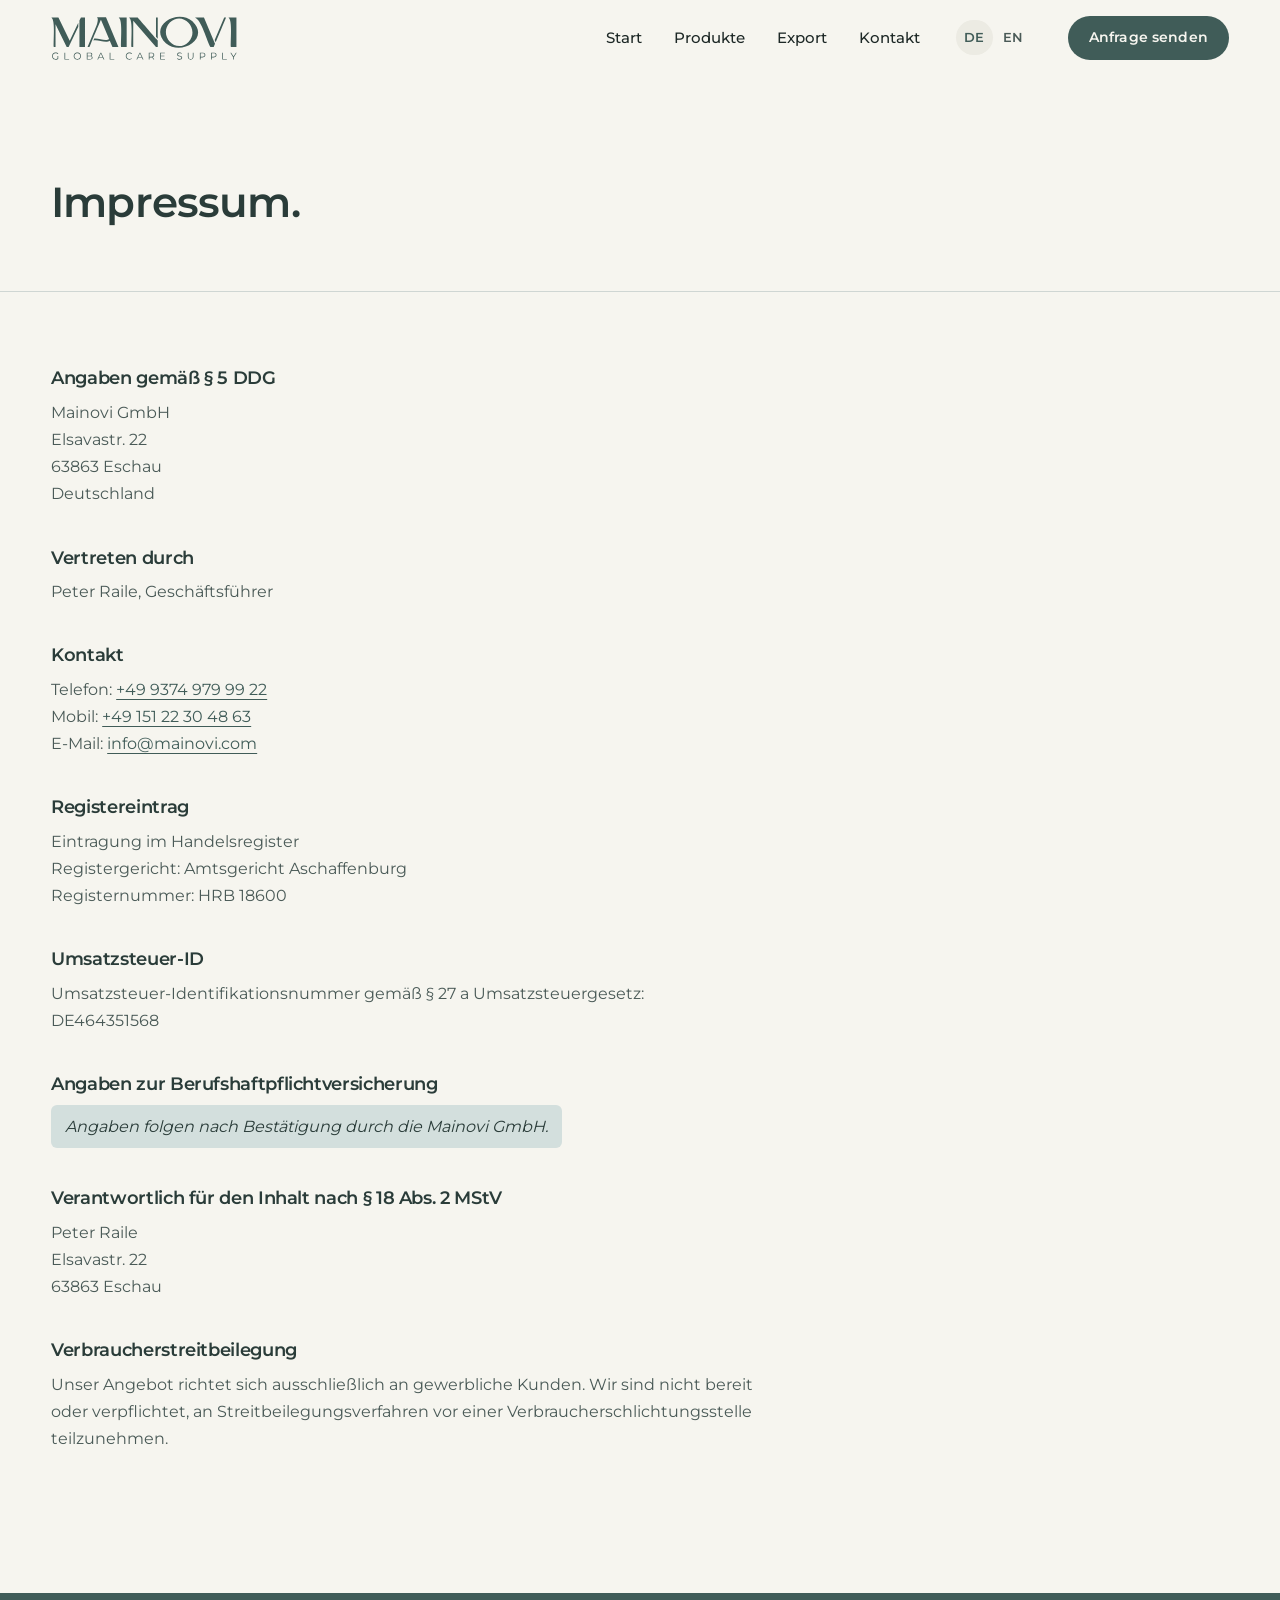
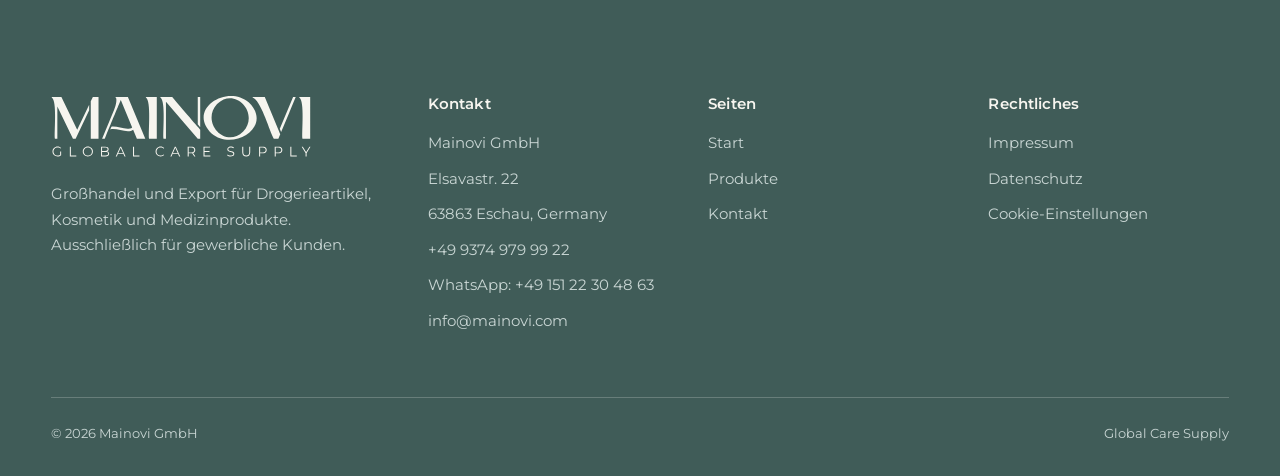
==== impressum.html @ c231cd1a "Produkte-, Kontakt- und Impressum-Seite ergänzt, Navigation verlinkt Co-Authored-By: Claude Opus 5.5" ====
<!doctype html>
<html lang="de" class="no-js">
<head>
  <meta charset="utf-8">
  <meta name="viewport" content="width=device-width, initial-scale=1">
  <title>Impressum | MAINOVI</title>
  <meta name="description" content="Impressum der Mainovi GmbH, Elsavastr. 22, 63863 Eschau.">
  <meta name="robots" content="noindex, nofollow">
  <meta name="theme-color" content="#405C58">
  <link rel="icon" href="assets/logo/mainovi-mark-granite.svg" type="image/svg+xml">
  <link rel="preload" href="assets/fonts/montserrat-latin-wght-normal.woff2" as="font" type="font/woff2" crossorigin>
  <link rel="stylesheet" href="assets/css/style.css?v=7">
  <script>document.documentElement.classList.replace('no-js', 'js');</script>
</head>
<body>

<svg width="0" height="0" style="position:absolute" aria-hidden="true" focusable="false">
  <symbol id="i-arrow" viewBox="0 0 256 256"><path fill="currentColor" d="M220.24,132.24l-72,72a6,6,0,0,1-8.48-8.48L201.51,134H40a6,6,0,0,1,0-12H201.51L139.76,60.24a6,6,0,0,1,8.48-8.48l72,72A6,6,0,0,1,220.24,132.24Z"/></symbol>
  <symbol id="i-menu" viewBox="0 0 256 256"><path fill="currentColor" d="M222,128a6,6,0,0,1-6,6H40a6,6,0,0,1,0-12H216A6,6,0,0,1,222,128ZM40,70H216a6,6,0,0,0,0-12H40a6,6,0,0,0,0,12ZM216,186H40a6,6,0,0,0,0,12H216a6,6,0,0,0,0-12Z"/></symbol>
  <symbol id="i-close" viewBox="0 0 256 256"><path fill="currentColor" d="M204.24,195.76a6,6,0,1,1-8.48,8.48L128,136.49,60.24,204.24a6,6,0,0,1-8.48-8.48L119.51,128,51.76,60.24a6,6,0,0,1,8.48-8.48L128,119.51l67.76-67.75a6,6,0,0,1,8.48,8.48L136.49,128Z"/></symbol>
  <symbol id="i-drop" viewBox="0 0 256 256"><path fill="currentColor" d="M172.53,49.06a252.86,252.86,0,0,0-41.09-38,6,6,0,0,0-6.88,0,252.86,252.86,0,0,0-41.090,38C56.34,80.26,42,113.09,42,144a86,86,0,0,0,172,0C214,113.09,199.66,80.26,172.53,49.06ZM128,218a74.09,74.09,0,0,1-74-74c0-59.62,59-108.93,74-120.51C143,35.07,202,84.38,202,144A74.09,74.09,0,0,1,128,218Zm53.92-65A55.58,55.58,0,0,1,137,197.92a7,7,0,0,1-1,.08,6,6,0,0,1-1-11.92c17.38-2.920,32.13-17.68,35.080-35.08a6,6,0,1,1,11.84,2Z"/></symbol>
  <symbol id="i-spray" viewBox="0 0 256 256"><path fill="currentColor" d="M200,78a6,6,0,0,0,6-6,54.06,54.06,0,0,0-54-54H80A14,14,0,0,0,66,32V80a26,26,0,0,1-26,26,6,6,0,0,0,0,12A38,38,0,0,0,78,80V78h36v26.62a25.87,25.87,0,0,1-9.76,20.3l-16,12.79A37.81,37.81,0,0,0,74,167.38V224a14,14,0,0,0,14,14H192a14,14,0,0,0,14-14V211.47A268.92,268.92,0,0,0,170.57,78ZM78,32a2,2,0,0,1,2-2h72a42.06,42.06,0,0,1,41.57,36H78ZM194,211.47V224a2,2,0,0,1-2,2H88a2,2,0,0,1-2-2V167.38a25.87,25.87,0,0,1,9.760-20.3l16-12.79A37.81,37.81,0,0,0,126,104.62V78h30.64A256.84,256.84,0,0,1,194,211.47Z"/></symbol>
  <symbol id="i-cookie" viewBox="0 0 256 256"><path fill="currentColor" d="M163.07,164.93a10,10,0,1,1-14.14,0A10,10,0,0,1,163.07,164.93Zm-78.14-8a10,10,0,1,0,14.14,0A10,10,0,0,0,84.93,156.93Zm6.14-41.86a10,10,0,1,0-14.14,0A10,10,0,0,0,91.07,115.07Zm33.86,1.86a10,10,0,1,0,14.14,0A10,10,0,0,0,124.93,116.93ZM230,128A102,102,0,1,1,128,26a6,6,0,0,1,6,6,42,42,0,0,0,42,42,6,6,0,0,1,6,6,42,42,0,0,0,42,42A6,6,0,0,1,230,128Zm-12.18,5.65A54.09,54.09,0,0,1,170.3,85.7a54.09,54.09,0,0,1-48-47.53,90,90,0,1,0,95.47,95.48Z"/></symbol>
  <symbol id="i-aid" viewBox="0 0 256 256"><path fill="currentColor" d="M216,90H166V40a14,14,0,0,0-14-14H104A14,14,0,0,0,90,40V90H40a14,14,0,0,0-14,14v48a14,14,0,0,0,14,14H90v50a14,14,0,0,0,14,14h48a14,14,0,0,0,14-14V166h50a14,14,0,0,0,14-14V104A14,14,0,0,0,216,90Zm2,62a2,2,0,0,1-2,2H160a6,6,0,0,0-6,6v56a2,2,0,0,1-2,2H104a2,2,0,0,1-2-2V160a6,6,0,0,0-6-6H40a2,2,0,0,1-2-2V104a2,2,0,0,1,2-2H96a6,6,0,0,0,6-6V40a2,2,0,0,1,2-2h48a2,2,0,0,1,2,2V96a6,6,0,0,0,6,6h56a2,2,0,0,1,2,2Z"/></symbol>
  <symbol id="i-package" viewBox="0 0 256 256"><path fill="currentColor" d="M222.72,67.91l-88-48.18a13.9,13.9,0,0,0-13.44,0l-88,48.18A14,14,0,0,0,26,80.18v95.64a14,14,0,0,0,7.28,12.27l88,48.18a13.92,13.92,0,0,0,13.44,0l88-48.18A14,14,0,0,0,230,175.82V80.18A14,14,0,0,0,222.72,67.91ZM127,30.25a2,2,0,0,1,1.92,0L212.51,76,178.57,94.57,94.05,48.31ZM122,223,39,177.57a2,2,0,0,1-1-1.75V86.66l84,46ZM43.49,76,81.56,55.15l84.51,46.26L128,122.24ZM218,175.82a2,2,0,0,1-1,1.75h0L134,223V132.64l36-19.71V152a6,6,0,0,0,12,0V106.37l36-19.71Z"/></symbol>
  <symbol id="i-truck" viewBox="0 0 256 256"><path fill="currentColor" d="M253.57,117.78l-14-35a13.93,13.93,0,0,0-13-8.8H190V64a6,6,0,0,0-6-6H32A14,14,0,0,0,18,72V184a14,14,0,0,0,14,14H50.6a30,30,0,0,0,58.8,0h53.2a30,30,0,0,0,58.8,0H240a14,14,0,0,0,14-14V120A6,6,0,0,0,253.57,117.78ZM190,86h36.58a2,2,0,0,1,1.86,1.26L239.14,114H190ZM30,72a2,2,0,0,1,2-2H178v68H30ZM80,210a18,18,0,1,1,18-18A18,18,0,0,1,80,210Zm82.6-24H109.4a30,30,0,0,0-58.8,0H32a2,2,0,0,1-2-2V150H178v15.48A30.1,30.1,0,0,0,162.6,186ZM192,210a18,18,0,1,1,18-18A18,18,0,0,1,192,210Zm50-26a2,2,0,0,1-2,2H221.4A30.05,30.05,0,0,0,192,162c-.67,0-1.340,0-2,.07V126h52Z"/></symbol>
  <symbol id="i-boat" viewBox="0 0 256 256"><path fill="currentColor" d="M220.43,112.48,206,107.68V56a14,14,0,0,0-14-14H134V24a6,6,0,0,0-12,0V42H64A14,14,0,0,0,50,56v51.68l-14.43,4.8A14,14,0,0,0,26,125.77V152c0,60,96.44,84.79,100.54,85.82a6,6,0,0,0,2.92,0,235.44,235.44,0,0,0,49.4-19.54C212.32,200.15,230,177.24,230,152V125.77A14,14,0,0,0,220.43,112.48ZM62,56a2,2,0,0,1,2-2H192a2,2,0,0,1,2,2v47.68L129.9,82.31a6,6,0,0,0-3.8,0L62,103.68Zm156,96c0,47.1-78.28,70.54-90,73.79C116.27,222.54,38,199.1,38,152V125.77a2,2,0,0,1,1.37-1.9L122,96.32V168a6,6,0,0,0,12,0V96.32l82.63,27.55a2,2,0,0,1,1.37,1.9Z"/></symbol>
  <symbol id="i-globe" viewBox="0 0 256 256"><path fill="currentColor" d="M128,26A102,102,0,1,0,230,128,102.12,102.12,0,0,0,128,26Zm90,102a89.55,89.55,0,0,1-7.46,35.86l-46.69-28.71a13.94,13.94,0,0,0-5.46-2l-22.82-3.07A14.06,14.06,0,0,0,121.06,138h-9.92a2,2,0,0,1-1.8-1.13l-3.8-7.86a13.94,13.94,0,0,0-9.66-7.59l-10.71-2.3L94.4,103a2,2,0,0,1,1.74-1h16.71a13.9,13.9,0,0,0,6.76-1.75l12.25-6.75a14.73,14.73,0,0,0,2.62-1.88l26.91-24.33a13.930,13.930,0,0,0,2.83-17.21L161,44.25A90.16,90.16,0,0,1,218,128ZM144.6,39.54l9.15,16.39a2,2,0,0,1-.41,2.46L126.43,82.72a1.84,1.84,0,0,1-.37.27l-12.25,6.76a2,2,0,0,1-1,.25H96.14A14,14,0,0,0,84,97L73.18,115.91a2,2,0,0,1-.19-.35L61.5,84.89a2,2,0,0,1,0-1.48L72.68,57.06A89.9,89.9,0,0,1,144.6,39.54ZM38,128A89.52,89.52,0,0,1,49.38,84.23a13.85,13.85,0,0,0,.89,4.87l11.49,30.67a13.94,13.94,0,0,0,10.16,8.78l21.44,4.6a2,2,0,0,1,1.38,1.09l3.8,7.86a14.07,14.07,0,0,0,12.6,7.9h4.56l-8.49,19a14,14,0,0,0,2.51,15.2l.1.11,19.68,20.26a2,2,0,0,1,.46,1.7L127.7,218A90.1,90.1,0,0,1,38,128Zm102.08,89.19,1.67-8.6a14.07,14.07,0,0,0-3.47-12.16l-.1-.11L118.5,176.06a2,2,0,0,1-.33-2.14l13.7-30.73A2,2,0,0,1,134,142l22.82,3.08a2,2,0,0,1,.78.27L205,174.55A90.18,90.18,0,0,1,140.08,217.19Z"/></symbol>
  <symbol id="i-handshake" viewBox="0 0 256 256"><path fill="currentColor" d="M252.51,108.8,227,57.75a14,14,0,0,0-18.78-6.27L182.66,64.26,129.53,50.2a6.1,6.1,0,0,0-3.06,0L73.34,64.26,47.79,51.48A14,14,0,0,0,29,57.75L3.49,108.8a14,14,0,0,0,6.26,18.78L36.9,141.16l55.61,39.72a6,6,0,0,0,2,.94l64,16A6.080,6.080,0,0,0,160,198a6,6,0,0,0,4.24-1.76l55.31-55.31,26.7-13.35a14,14,0,0,0,6.26-18.78Zm-53,35.16-35.8-28.68a6,6,0,0,0-8,.45c-18.65,18.79-39.5,16.42-52.79,7.92a2,2,0,0,1-.94-1.5,1.9,1.9,0,0,1,.51-1.55L146.43,78h33.86l28.41,56.82ZM14.11,115.69a2,2,0,0,1,.11-1.52L39.74,63.11a2,2,0,0,1,1.8-1.1,2,2,0,0,1,.89.21l22.21,11.1L37.32,128l-22.21-11.1A2,2,0,0,1,14.11,115.69Zm144.050,69.67-59.6-14.9L47.66,134.1,76.84,75.75,128,62.21l14.8,3.92a5.92,5.92,0,0,0-3,1.57L94.1,112.05a14,14,0,0,0,2.39,21.72c20.22,12.92,44.75,10.49,63.8-5.89L191,152.5Zm83.73-69.67a2,2,0,0,1-1,1.16L218.68,128,191.36,73.32l22.21-11.1a2,2,0,0,1,1.53-.11,2,2,0,0,1,1.16,1l25.52,51.06A2,2,0,0,1,241.89,115.69Zm-112,101.76a6,6,0,0,1-7.27,4.37L80.89,211.39a5.88,5.88,0,0,1-2-.94L52.52,191.64a6,6,0,1,1,7-9.77L84.91,200l40.61,10.15A6,6,0,0,1,129.88,217.45Z"/></symbol>
  <symbol id="i-stack" viewBox="0 0 256 256"><path fill="currentColor" d="M229.18,173a6,6,0,0,1-2.16,8.2l-96,56a6,6,0,0,1-6,0l-96-56a6,6,0,0,1,6-10.36l93,54.23,93-54.23A6,6,0,0,1,229.18,173ZM221,122.82l-93,54.23L35,122.82a6,6,0,0,0-6,10.36l96,56a6,6,0,0,0,6,0l96-56a6,6,0,0,0-6-10.36ZM26,80a6,6,0,0,1,3-5.18l96-56a6,6,0,0,1,6,0l96,56a6,6,0,0,1,0,10.36l-96,56a6,6,0,0,1-6,0l-96-56A6,6,0,0,1,26,80Zm17.91,0L128,129.05,212.09,80,128,31Z"/></symbol>
  <symbol id="i-mail" viewBox="0 0 256 256"><path fill="currentColor" d="M224,50H32a6,6,0,0,0-6,6V192a14,14,0,0,0,14,14H216a14,14,0,0,0,14-14V56A6,6,0,0,0,224,50ZM208.58,62,128,135.86,47.42,62ZM216,194H40a2,2,0,0,1-2-2V69.64l86,78.78a6,6,0,0,0,8.1,0L218,69.64V192A2,2,0,0,1,216,194Z"/></symbol>
  <symbol id="i-phone" viewBox="0 0 256 256"><path fill="currentColor" d="M221.59,160.3l-47.24-21.17a14,14,0,0,0-13.28,1.22,4.81,4.81,0,0,0-.56.42l-24.69,21a1.88,1.88,0,0,1-1.68.06c-15.87-7.66-32.31-24-40-39.65a1.91,1.91,0,0,1,0-1.68l21.07-25a6.13,6.13,0,0,0,.42-.58,14,14,0,0,0,1.12-13.27L95.73,34.49a14,14,0,0,0-14.56-8.38A54.24,54.24,0,0,0,34,80c0,78.3,63.7,142,142,142a54.25,54.25,0,0,0,53.89-47.17A14,14,0,0,0,221.59,160.3ZM176,210C104.32,210,46,151.68,46,80A42.23,42.23,0,0,1,82.67,38h.23a2,2,0,0,1,1.84,1.31l21.1,47.11a2,2,0,0,1,0,1.67L84.73,113.15a4.73,4.73,0,0,0-.43.57,14,14,0,0,0-.91,13.73c8.87,18.16,27.17,36.32,45.53,45.19a14,14,0,0,0,13.77-1c.19-.13.38-.27.56-.42l24.68-21a1.92,1.92,0,0,1,1.6-.1l47.25,21.17a2,2,0,0,1,1.21,2A42.24,42.24,0,0,1,176,210Z"/></symbol>
  <symbol id="i-pin" viewBox="0 0 256 256"><path fill="currentColor" d="M128,66a38,38,0,1,0,38,38A38,38,0,0,0,128,66Zm0,64a26,26,0,1,1,26-26A26,26,0,0,1,128,130Zm0-112a86.1,86.1,0,0,0-86,86c0,30.91,14.34,63.74,41.47,94.94a252.32,252.32,0,0,0,41.09,38,6,6,0,0,0,6.88,0,252.32,252.32,0,0,0,41.09-38c27.13-31.2,41.47-64,41.47-94.94A86.1,86.1,0,0,0,128,18Zm0,206.51C113,212.93,54,163.62,54,104a74,74,0,0,1,148,0C202,163.62,143,212.93,128,224.51Z"/></symbol>
  <symbol id="i-whatsapp" viewBox="0 0 256 256"><path fill="currentColor" d="M186.68,146.63l-32-16a6,6,0,0,0-6,.38L133,141.46A42.49,42.49,0,0,1,114.54,123L125,107.33a6,6,0,0,0,.38-6l-16-32A6,6,0,0,0,104,66a38,38,0,0,0-38,38,86.1,86.1,0,0,0,86,86,38,38,0,0,0,38-38A6,6,0,0,0,186.68,146.63ZM152,178a74.09,74.09,0,0,1-74-74,26,26,0,0,1,22.42-25.75l12.66,25.32-10.39,15.58a6,6,0,0,0-.54,5.63,54.43,54.43,0,0,0,29.07,29.07,6,6,0,0,0,5.63-.54l15.58-10.39,25.32,12.66A26,26,0,0,1,152,178ZM128,26A102,102,0,0,0,38.35,176.69L26.73,211.56a14,14,0,0,0,17.71,17.71l34.87-11.62A102,102,0,1,0,128,26Zm0,192a90,90,0,0,1-45.06-12.08,6.09,6.09,0,0,0-3-.81,6.2,6.2,0,0,0-1.9.31L40.65,217.880a2,2,0,0,1-2.53-2.53L50.58,178a6,6,0,0,0-.5-4.91A90,90,0,1,1,128,218Z"/></symbol>
  <symbol id="i-briefcase" viewBox="0 0 256 256"><path fill="currentColor" d="M106,112a6,6,0,0,1,6-6h32a6,6,0,0,1,0,12H112A6,6,0,0,1,106,112ZM230,72V200a14,14,0,0,1-14,14H40a14,14,0,0,1-14-14V72A14,14,0,0,1,40,58H82V48a22,22,0,0,1,22-22h48a22,22,0,0,1,22,22V58h42A14,14,0,0,1,230,72ZM94,58h68V48a10,10,0,0,0-10-10H104A10,10,0,0,0,94,48ZM38,72v42.79A186,186,0,0,0,128,138a185.910,185.910,0,0,0,90-23.22V72a2,2,0,0,0-2-2H40A2,2,0,0,0,38,72ZM218,200V128.37A198.12,198.12,0,0,1,128,150a198.05,198.05,0,0,1-90-21.62V200a2,2,0,0,0,2,2H216A2,2,0,0,0,218,200Z"/></symbol>
  <symbol id="i-warehouse" viewBox="0 0 256 256"><path fill="currentColor" d="M240,186H230V56.28l11.26-2.41a6,6,0,1,0-2.52-11.74l-224,48a6,6,0,0,0,2.52,11.74L26,100v86H16a6,6,0,0,0,0,12H240a6,6,0,0,0,0-12ZM38,97.42,218,58.85V186H190V128a6,6,0,0,0-6-6H72a6,6,0,0,0-6,6v58H38ZM178,154H78V134H178ZM78,166H178v20H78Z"/></symbol>
  <symbol id="i-network" viewBox="0 0 256 256"><path fill="currentColor" d="M232,114H134V86h10a14,14,0,0,0,14-14V40a14,14,0,0,0-14-14H112A14,14,0,0,0,98,40V72a14,14,0,0,0,14,14h10v28H24a6,6,0,0,0,0,12H58v36H48a14,14,0,0,0-14,14v32a14,14,0,0,0,14,14H80a14,14,0,0,0,14-14V176a14,14,0,0,0-14-14H70V126H186v36H176a14,14,0,0,0-14,14v32a14,14,0,0,0,14,14h32a14,14,0,0,0,14-14V176a14,14,0,0,0-14-14H198V126h34a6,6,0,0,0,0-12ZM110,72V40a2,2,0,0,1,2-2h32a2,2,0,0,1,2,2V72a2,2,0,0,1-2,2H112A2,2,0,0,1,110,72ZM82,176v32a2,2,0,0,1-2,2H48a2,2,0,0,1-2-2V176a2,2,0,0,1,2-2H80A2,2,0,0,1,82,176Zm128,0v32a2,2,0,0,1-2,2H176a2,2,0,0,1-2-2V176a2,2,0,0,1,2-2h32A2,2,0,0,1,210,176Z"/></symbol>
  <symbol id="i-barcode" viewBox="0 0 256 256"><path fill="currentColor" d="M230,48V88a6,6,0,0,1-12,0V54H184a6,6,0,0,1,0-12h40A6,6,0,0,1,230,48ZM72,202H38V168a6,6,0,0,0-12,0v40a6,6,0,0,0,6,6H72a6,6,0,0,0,0-12Zm152-40a6,6,0,0,0-6,6v34H184a6,6,0,0,0,0,12h40a6,6,0,0,0,6-6V168A6,6,0,0,0,224,162ZM32,94a6,6,0,0,0,6-6V54H72a6,6,0,0,0,0-12H32a6,6,0,0,0-6,6V88A6,6,0,0,0,32,94ZM80,82a6,6,0,0,0-6,6v80a6,6,0,0,0,12,0V88A6,6,0,0,0,80,82Zm102,86V88a6,6,0,0,0-12,0v80a6,6,0,0,0,12,0ZM144,82a6,6,0,0,0-6,6v80a6,6,0,0,0,12,0V88A6,6,0,0,0,144,82Zm-32,0a6,6,0,0,0-6,6v80a6,6,0,0,0,12,0V88A6,6,0,0,0,112,82Z"/></symbol>
  <symbol id="i-check" viewBox="0 0 256 256"><path fill="currentColor" d="M228.24,76.24l-128,128a6,6,0,0,1-8.48,0l-56-56a6,6,0,0,1,8.48-8.48L96,191.51,219.760,67.76a6,6,0,0,1,8.48,8.48Z"/></symbol>
</svg>

<a class="skip-link" href="#inhalt">Zum Inhalt springen</a>

<header class="site-header" id="top">
  <div class="wrap header-inner">
    <a class="brand" href="index.html" aria-label="MAINOVI Startseite">
      <img class="brand-logo" src="assets/logo/mainovi-claim-granite.svg" alt="MAINOVI Global Care Supply" width="186" height="44">
    </a>

    <button class="menu-toggle" type="button" aria-expanded="false" aria-controls="hauptnavigation" aria-label="Menü öffnen">
      <svg class="icon-open" aria-hidden="true"><use href="#i-menu"/></svg>
      <svg class="icon-close" aria-hidden="true"><use href="#i-close"/></svg>
    </button>

    <nav class="nav" id="hauptnavigation" aria-label="Hauptnavigation">
      <ul class="nav-list">
        <li><a href="index.html">Start</a></li>
        <li><a href="produkte.html">Produkte</a></li>
        <li><a href="index.html#export">Export</a></li>
        <li><a href="kontakt.html">Kontakt</a></li>
      </ul>
      <div class="lang" aria-label="Sprache">
        <span aria-current="true" lang="de">DE</span>
        <a href="#" lang="en" title="Englische Version folgt" aria-disabled="true">EN</a>
      </div>
      <a class="btn btn--primary header-cta" href="kontakt.html#anfrage">Anfrage senden</a>
    </nav>
  </div>
</header>

<main id="inhalt">

  <section class="page-hero" aria-labelledby="page-title">
    <div class="wrap page-hero-plain">
      <h1 id="page-title">Impressum.</h1>
    </div>
  </section>

  <section class="legal">
    <div class="wrap legal-body">
      <h2>Angaben gemäß § 5 DDG</h2>
      <p>Mainovi GmbH<br>Elsavastr. 22<br>63863 Eschau<br>Deutschland</p>

      <h2>Vertreten durch</h2>
      <p>Peter Raile, Geschäftsführer</p>

      <h2>Kontakt</h2>
      <p>Telefon: <a href="tel:+4993749799922">+49 9374 979 99 22</a><br>Mobil: <a href="tel:+4915122304863">+49 151 22 30 48 63</a><br>E-Mail: <a href="mailto:info@mainovi.com">info@mainovi.com</a></p>

      <h2>Registereintrag</h2>
      <p>Eintragung im Handelsregister<br>Registergericht: Amtsgericht Aschaffenburg<br>Registernummer: HRB 18600</p>

      <h2>Umsatzsteuer-ID</h2>
      <p>Umsatzsteuer-Identifikationsnummer gemäß § 27 a Umsatzsteuergesetz:<br>DE464351568</p>

      <h2>Angaben zur Berufshaftpflichtversicherung</h2>
      <p class="todo-block">Angaben folgen nach Bestätigung durch die Mainovi GmbH.</p>

      <h2>Verantwortlich für den Inhalt nach § 18 Abs. 2 MStV</h2>
      <p>Peter Raile<br>Elsavastr. 22<br>63863 Eschau</p>

      <h2>Verbraucherstreitbeilegung</h2>
      <p>Unser Angebot richtet sich ausschließlich an gewerbliche Kunden. Wir sind nicht bereit oder verpflichtet, an Streitbeilegungsverfahren vor einer Verbraucherschlichtungsstelle teilzunehmen.</p>
    </div>
  </section>

</main>

<footer class="site-footer">
  <div class="wrap">
    <div class="footer-grid">
      <div class="footer-brand">
        <img src="assets/logo/mainovi-claim-porcelain.svg" alt="MAINOVI Global Care Supply" width="260" height="62" loading="lazy">
        <p>Großhandel und Export für Drogerieartikel, Kosmetik und Medizinprodukte. Ausschließlich für gewerbliche Kunden.</p>
      </div>
      <div class="footer-col">
        <h3>Kontakt</h3>
        <ul>
          <li>Mainovi GmbH</li>
          <li>Elsavastr. 22</li>
          <li>63863 Eschau, Germany</li>
          <li><a href="tel:+4993749799922">+49 9374 979 99 22</a></li>
          <li><a href="https://wa.me/4915122304863">WhatsApp: +49 151 22 30 48 63</a></li>
          <li><a href="mailto:info@mainovi.com">info@mainovi.com</a></li>
        </ul>
      </div>
      <div class="footer-col">
        <h3>Seiten</h3>
        <ul>
          <li><a href="index.html">Start</a></li>
          <li><a href="produkte.html">Produkte</a></li>
          <li><a href="kontakt.html">Kontakt</a></li>
        </ul>
      </div>
      <div class="footer-col">
        <h3>Rechtliches</h3>
        <ul>
          <li><a href="impressum.html">Impressum</a></li>
          <li><a href="#">Datenschutz</a></li>
          <li><a href="#" data-cookie-settings>Cookie-Einstellungen</a></li>
        </ul>
      </div>
    </div>
    <div class="footer-bottom">
      <span>© 2026 Mainovi GmbH</span>
      <span>Global Care Supply</span>
    </div>
  </div>
</footer>

<script src="assets/js/main.js?v=4" defer></script>
</body>
</html>
---- assets/css/style.css ----
/* MAINOVI Startseite, Prototyp
   Farben und Schriften nach MAINOVI Brand Guidelines.
   Serena Bold (CI) wird im Web durch Bodoni Moda ersetzt, wie im CI empfohlen. */

@font-face {
  font-family: "Bodoni Moda";
  src: url("../fonts/bodoni-moda-latin-standard-normal.woff2") format("woff2-variations");
  font-weight: 400 900;
  font-style: normal;
  font-display: swap;
  unicode-range: U+0000-00FF, U+0131, U+0152-0153, U+02BB-02BC, U+02C6, U+02DA, U+02DC, U+0304, U+0308, U+0329, U+2000-206F, U+20AC, U+2122, U+2191, U+2193, U+2212, U+2215, U+FEFF, U+FFFD;
}
@font-face {
  font-family: "Bodoni Moda";
  src: url("../fonts/bodoni-moda-latin-ext-standard-normal.woff2") format("woff2-variations");
  font-weight: 400 900;
  font-style: normal;
  font-display: swap;
  unicode-range: U+0100-02BA, U+02BD-02C5, U+02C7-02CC, U+02CE-02D7, U+02DD-02FF, U+0304, U+0308, U+0329, U+1D00-1DBF, U+1E00-1E9F, U+1EF2-1EFF, U+2020, U+20A0-20AB, U+20AD-20C0, U+2113, U+2C60-2C7F, U+A720-A7FF;
}
@font-face {
  font-family: "Montserrat";
  src: url("../fonts/montserrat-latin-wght-normal.woff2") format("woff2-variations");
  font-weight: 100 900;
  font-style: normal;
  font-display: swap;
  unicode-range: U+0000-00FF, U+0131, U+0152-0153, U+02BB-02BC, U+02C6, U+02DA, U+02DC, U+0304, U+0308, U+0329, U+2000-206F, U+20AC, U+2122, U+2191, U+2193, U+2212, U+2215, U+FEFF, U+FFFD;
}
@font-face {
  font-family: "Montserrat";
  src: url("../fonts/montserrat-latin-ext-wght-normal.woff2") format("woff2-variations");
  font-weight: 100 900;
  font-style: normal;
  font-display: swap;
  unicode-range: U+0100-02BA, U+02BD-02C5, U+02C7-02CC, U+02CE-02D7, U+02DD-02FF, U+0304, U+0308, U+0329, U+1D00-1DBF, U+1E00-1E9F, U+1EF2-1EFF, U+2020, U+20A0-20AB, U+20AD-20C0, U+2113, U+2C60-2C7F, U+A720-A7FF;
}

:root {
  /* CI-Farben */
  --granite: #405c58;
  --granite-deep: #344b48;
  --granite-ink: #2a3c39;
  --porcelain: #f6f5ef;
  --porcelain-shade: #ecebe3;
  --teal: #a8bfbd;
  --teal-soft: #d3dfdd;
  --ink: #1d2826;            /* Fließtext auf Porcelain, aus Granite abgeleitet */
  --ink-soft: #4a5a57;       /* Sekundärtext, 6.6:1 auf Porcelain */
  --on-granite: #f6f5ef;
  --on-granite-soft: #c9d6d4; /* Sekundärtext auf Granite, 5.0:1 */
  --line: #cfd6d3;
  --line-granite: rgba(246, 245, 239, 0.22);
  --error: #9b2c1f;

  --font-display: "Montserrat", "Segoe UI", system-ui, sans-serif;
  --font-body: "Montserrat", "Segoe UI", system-ui, sans-serif;

  --wrap: 1320px;
  --gutter: clamp(20px, 4vw, 56px);
  --section: clamp(88px, 11vw, 160px);
  --header-h: 76px;

  --ease-out: cubic-bezier(0.23, 1, 0.32, 1);
  --ease-in-out: cubic-bezier(0.77, 0, 0.175, 1);
  --radius-pill: 999px;
}

*,
*::before,
*::after { box-sizing: border-box; }

html {
  scroll-behavior: smooth;
  scroll-padding-top: calc(var(--header-h) + 12px);
  -webkit-text-size-adjust: 100%;
  scrollbar-color: var(--teal) var(--porcelain);
}

body {
  margin: 0;
  background: var(--porcelain);
  color: var(--ink);
  font-family: var(--font-body);
  font-size: 1rem;
  line-height: 1.7;
  font-weight: 400;
  text-rendering: optimizeLegibility;
  -webkit-font-smoothing: antialiased;
}

::selection { background: var(--granite); color: var(--porcelain); }

img { display: block; max-width: 100%; height: auto; }

a { color: inherit; text-underline-offset: 0.22em; text-decoration-thickness: 1px; }

:focus-visible {
  outline: 2px solid var(--granite);
  outline-offset: 3px;
  border-radius: 2px;
}
.on-granite :focus-visible,
.site-footer :focus-visible { outline-color: var(--porcelain); }

.wrap {
  width: 100%;
  max-width: var(--wrap);
  margin-inline: auto;
  padding-inline: var(--gutter);
}

.visually-hidden {
  position: absolute !important;
  width: 1px; height: 1px;
  overflow: hidden; clip: rect(0 0 0 0);
  white-space: nowrap; margin: -1px; padding: 0; border: 0;
}

.skip-link {
  position: absolute; left: 16px; top: -60px; z-index: 100;
  background: var(--granite); color: var(--porcelain);
  padding: 10px 18px; border-radius: var(--radius-pill);
  text-decoration: none; font-weight: 600; font-size: 0.875rem;
  transition: top 0.2s var(--ease-out);
}
.skip-link:focus { top: 12px; }

/* Typografie */
h1, h2, h3 {
  font-family: var(--font-display);
  font-weight: 600;
  letter-spacing: -0.02em;
  line-height: 1.14;
  margin: 0;
  text-wrap: balance;
}
h1 { font-size: clamp(2.05rem, 3.3vw, 3.1rem); }
h2 { font-size: clamp(1.75rem, 2.9vw, 2.7rem); }
h3 { font-size: clamp(1.2rem, 1.5vw, 1.4rem); line-height: 1.25; }
p { margin: 0; text-wrap: pretty; }
.lead { font-size: clamp(1.05rem, 1.2vw, 1.15rem); line-height: 1.65; color: var(--ink-soft); max-width: 46ch; }

/* Buttons */
.btn {
  display: inline-flex; align-items: center; justify-content: center; gap: 10px;
  min-height: 50px; padding: 0 26px;
  border-radius: var(--radius-pill);
  font-family: var(--font-body); font-size: 0.9375rem; font-weight: 600; letter-spacing: 0.01em;
  text-decoration: none; white-space: nowrap; cursor: pointer;
  border: 1px solid transparent;
  transition: background-color 200ms ease, color 200ms ease, border-color 200ms ease, transform 160ms var(--ease-out);
}
.btn:active { transform: scale(0.97); }
.btn svg { width: 18px; height: 18px; flex: none; transition: transform 200ms var(--ease-out); }

.btn--primary { background: var(--granite); color: var(--porcelain); }
.btn--line { border-color: var(--granite); color: var(--granite); background: transparent; }
.btn--light { background: var(--porcelain); color: var(--granite); }
.btn[disabled] { opacity: 0.55; cursor: progress; }

.text-link {
  display: inline-flex; align-items: center; gap: 8px;
  font-weight: 600; font-size: 0.9375rem; color: var(--granite);
  text-decoration: underline; text-decoration-color: var(--teal);
  text-underline-offset: 0.35em;
  transition: text-decoration-color 200ms ease;
}
.text-link svg { width: 18px; height: 18px; transition: transform 200ms var(--ease-out); }

/* Header */
.site-header {
  position: sticky; top: 0; z-index: 50;
  height: var(--header-h);
  background: var(--porcelain);
  border-bottom: 1px solid transparent;
  transition: border-color 0.3s var(--ease-out), box-shadow 0.3s var(--ease-out);
}
.site-header.is-stuck {
  border-bottom-color: var(--line);
  box-shadow: 0 6px 24px -18px rgba(42, 60, 57, 0.45);
}
.header-inner {
  height: 100%;
  display: flex; align-items: center; gap: 32px;
}
.brand {
  display: inline-flex; align-items: center; gap: 14px;
  text-decoration: none; flex: none;
}
.brand-logo { height: 44px; width: auto; }

.nav { margin-left: auto; display: flex; align-items: center; gap: 36px; }
.nav-list { display: flex; gap: 32px; list-style: none; margin: 0; padding: 0; }
.nav-list a {
  font-size: 0.9375rem; font-weight: 500; text-decoration: none; color: var(--ink);
  padding: 8px 0; position: relative;
}
.nav-list a::after {
  content: ""; position: absolute; left: 0; right: 0; bottom: 2px; height: 1px;
  background: var(--granite); transform: scaleX(0); transform-origin: left;
  transition: transform 250ms var(--ease-out);
}
.nav-list a[aria-current="page"]::after { transform: scaleX(1); }

.lang {
  display: flex; align-items: center; gap: 2px;
  font-size: 0.8125rem; font-weight: 600; letter-spacing: 0.04em;
}
.lang a, .lang span {
  padding: 6px 8px; border-radius: var(--radius-pill); text-decoration: none; color: var(--ink-soft);
}
.lang [aria-current="true"] { color: var(--granite); background: var(--porcelain-shade); }
.lang a:hover { color: var(--granite); }

.header-cta { min-height: 44px; padding: 0 20px; font-size: 0.875rem; }

.menu-toggle {
  display: none; margin-left: auto;
  width: 46px; height: 46px; border-radius: 50%;
  border: 1px solid var(--line); background: transparent; color: var(--granite);
  align-items: center; justify-content: center; cursor: pointer;
}
.menu-toggle svg { width: 22px; height: 22px; }
.menu-toggle .icon-close { display: none; }
.menu-toggle[aria-expanded="true"] .icon-open { display: none; }
.menu-toggle[aria-expanded="true"] .icon-close { display: block; }

/* Hero */
.hero {
  position: relative;
  min-height: calc(100dvh - var(--header-h));
  min-height: max(620px, calc(100dvh - var(--header-h)));
  display: flex; align-items: flex-end;
  overflow: hidden;
  isolation: isolate;
  background: var(--granite);
}
.hero-media { position: absolute; inset: 0; z-index: -1; }
.hero-media img {
  width: 100%; height: 100%; object-fit: cover; object-position: 50% 45%;
}
.hero-inner { padding-bottom: clamp(24px, 4vw, 56px); }
.hero-panel {
  background: var(--porcelain);
  max-width: 700px;
  padding: clamp(28px, 3.6vw, 52px) clamp(24px, 3.6vw, 52px) clamp(28px, 3.4vw, 48px);
  display: grid; gap: 22px;
}
.hero-panel h1 { color: var(--granite-ink); }
.hero-panel .lead { color: var(--ink-soft); }
.hero-actions { display: flex; flex-wrap: wrap; gap: 12px; margin-top: 6px; }

/* Sortiment: Index mit Bildwechsel */
.range { padding-block: var(--section); }
.range-head { display: grid; gap: 20px; max-width: 720px; margin-bottom: clamp(48px, 6vw, 80px); }
.range-head h2 { color: var(--granite-ink); }

.range-body {
  display: grid;
  grid-template-columns: minmax(0, 1fr) minmax(0, 1.08fr);
  gap: clamp(32px, 5vw, 88px);
  align-items: start;
}
.range-list { list-style: none; margin: 0; padding: 0; border-top: 1px solid var(--line); }
.range-item { border-bottom: 1px solid var(--line); }
.range-trigger {
  width: 100%; text-align: left; background: none; border: 0; cursor: pointer;
  font: inherit; color: inherit;
  display: grid; grid-template-columns: 52px minmax(0, 1fr) 24px; align-items: start; gap: 20px;
  padding: 28px 0;
}
.range-icon {
  width: 52px; height: 52px; border-radius: 50%;
  border: 1px solid var(--teal); color: var(--granite);
  display: grid; place-items: center;
}
.range-icon svg { width: 24px; height: 24px; }
.range-text { display: grid; gap: 6px; }
.range-name {
  font-family: var(--font-display); font-weight: 600; font-size: clamp(1.15rem, 1.4vw, 1.3rem); line-height: 1.3; letter-spacing: -0.01em;
  color: var(--ink);
  transition: color 200ms ease, transform 250ms var(--ease-out);
}
.range-desc {
  color: var(--ink-soft); font-size: 0.9375rem; line-height: 1.6; max-width: 44ch;
}
.range-arrow {
  width: 22px; height: 22px; margin-top: 14px; color: var(--granite);
  opacity: 0; transform: translateX(-6px);
  transition: opacity 200ms ease, transform 200ms var(--ease-out);
}
.range-item.is-active .range-icon { background: var(--granite); border-color: var(--granite); color: var(--porcelain); }
.range-item.is-active .range-name { color: var(--granite); transform: translateX(4px); }
.range-item.is-active .range-arrow,

.range-stage {
  position: sticky; top: calc(var(--header-h) + 32px);
  aspect-ratio: 4 / 3.3;
  overflow: hidden;
  background: var(--porcelain-shade);
}
.range-stage figure { position: absolute; inset: 0; margin: 0; }
.range-stage img { width: 100%; height: 100%; object-fit: cover; }
.range-stage figure {
  clip-path: inset(0 0 0 100%);
  transition: clip-path 450ms var(--ease-in-out), filter 450ms ease;
  filter: blur(6px);
}
.range-stage figure.is-active,
.range-stage figure.was-active { filter: blur(0); }
.range-stage figure.is-active { clip-path: inset(0 0 0 0); z-index: 2; }
.range-stage figure.was-active { clip-path: inset(0 0 0 0); z-index: 1; }

.range-foot { margin-top: 40px; }

/* Bild-Platzhalter (fehlendes Motiv) */
.placeholder {
  width: 100%; height: 100%;
  display: grid; place-content: center; gap: 10px; text-align: center;
  background:
    repeating-linear-gradient(135deg, transparent 0 14px, rgba(64, 92, 88, 0.07) 14px 15px),
    var(--teal-soft);
  color: var(--granite-ink);
  padding: 24px;
}
.placeholder strong { font-family: var(--font-display); font-size: 1.5rem; font-weight: 600; }
.placeholder span { font-size: 0.875rem; color: var(--ink-soft); }

/* Marken als Text */
.brands { padding-bottom: var(--section); }
.brands-head { display: grid; gap: 16px; max-width: 720px; margin-bottom: 40px; }
.brands-head h2 { color: var(--granite-ink); }
.brands-grid {
  display: grid; grid-template-columns: repeat(4, minmax(0, 1fr)); gap: 32px;
  border-top: 1px solid var(--line); padding-top: 28px;
}
.brands-grid h3 { font-size: 1rem; color: var(--granite); margin-bottom: 14px; }
.brand-list { list-style: none; margin: 0; padding: 0; display: flex; flex-wrap: wrap; gap: 8px; }
.brand-list li {
  font-size: 0.875rem; padding: 6px 12px; border-radius: var(--radius-pill);
  background: var(--porcelain-shade); color: var(--ink);
}
.brand-list .todo-pill { background: var(--teal-soft); color: var(--granite-ink); font-style: italic; }
@media (max-width: 900px) { .brands-grid { grid-template-columns: repeat(2, minmax(0, 1fr)); } }
@media (max-width: 600px) { .brands-grid { grid-template-columns: minmax(0, 1fr); gap: 24px; } }

/* Mengen */
.volume {
  background: var(--granite);
  color: var(--on-granite);
  display: grid;
  grid-template-columns: minmax(0, 1fr) minmax(0, 1fr);
  min-height: 640px;
}
.volume-media { position: relative; min-height: 360px; }
.volume-media img { position: absolute; inset: 0; width: 100%; height: 100%; object-fit: cover; object-position: 50% 60%; }
.volume-content {
  padding: var(--section) var(--gutter);
  padding-left: clamp(32px, 6vw, 104px);
  display: flex; flex-direction: column; justify-content: center; gap: 28px;
  max-width: 680px;
}
.volume-content h2 { color: var(--porcelain); }
.volume-content > p { color: var(--on-granite-soft); font-size: 1.0625rem; max-width: 44ch; }
.steps {
  list-style: none; margin: 16px 0 0; padding: 0;
  display: grid; grid-template-columns: repeat(3, minmax(0, 1fr));
  border-top: 1px solid var(--line-granite);
}
.steps li {
  padding: 24px 16px 0 0;
  display: grid; gap: 14px; align-content: start;
  position: relative;
}
.steps li + li { padding-left: 20px; border-left: 1px solid var(--line-granite); }
.step-icon {
  width: 46px; height: 46px; border-radius: 50%;
  border: 1px solid var(--teal); color: var(--porcelain);
  display: grid; place-items: center;
}
.step-icon svg { width: 22px; height: 22px; }
.steps strong {
  font-family: var(--font-display); font-weight: 600; font-size: 1.125rem; line-height: 1.3; color: var(--porcelain);
}
.steps span { font-size: 0.875rem; color: var(--on-granite-soft); line-height: 1.55; }

/* Export */
.export { padding-block: var(--section); }
.export-grid {
  display: grid;
  grid-template-columns: minmax(0, 1.15fr) minmax(0, 1fr);
  gap: clamp(40px, 6vw, 104px);
  align-items: start;
}
.export-media { position: sticky; top: calc(var(--header-h) + 32px); }
.export-media img { width: 100%; aspect-ratio: 16 / 11; object-fit: cover; }
.export-text { display: grid; gap: 24px; }
.export-text h2 { color: var(--granite-ink); }
.export-text > p { color: var(--ink-soft); max-width: 46ch; }
.facts { list-style: none; margin: 8px 0 0; padding: 0; display: grid; gap: 0; border-top: 1px solid var(--line); }
.facts li {
  display: grid; grid-template-columns: 28px minmax(0, 1fr); gap: 16px; align-items: start;
  padding: 18px 0; border-bottom: 1px solid var(--line);
  font-size: 0.9375rem;
}
.facts svg { width: 24px; height: 24px; color: var(--granite); margin-top: 1px; }
.facts b { display: block; font-weight: 600; color: var(--ink); }


.process-title {
  font-family: var(--font-body); font-size: 0.9375rem; font-weight: 600; letter-spacing: 0.01em;
  color: var(--ink); margin-top: 8px;
}
.process {
  list-style: none; margin: -8px 0 0; padding: 0;
  display: grid; grid-template-columns: repeat(3, minmax(0, 1fr)); gap: 20px;
  counter-reset: step;
}
.process li {
  counter-increment: step;
  display: grid; gap: 6px; align-content: start;
  padding-top: 14px; border-top: 2px solid var(--granite);
  font-size: 0.875rem; line-height: 1.55; color: var(--ink-soft);
}
.process li b {
  font-family: var(--font-display); font-weight: 600; font-size: 1.0625rem; line-height: 1.3; color: var(--granite-ink);
}
.process li b::before {
  content: counter(step) "  ";
  font-family: var(--font-body); font-size: 0.8125rem; font-weight: 600; color: var(--granite);
  white-space: pre;
}
.b2b-note {
  display: grid; grid-template-columns: 22px minmax(0, 1fr); gap: 12px; align-items: start;
  padding: 14px 16px; background: var(--porcelain); border: 1px solid var(--line); border-radius: 6px;
  font-size: 0.9375rem; font-weight: 600; color: var(--granite-ink);
}
.b2b-note svg { width: 22px; height: 22px; color: var(--granite); }
.contact-lines .opt { font-weight: 400; color: var(--ink-soft); }
@media (max-width: 600px) {
  .process { grid-template-columns: minmax(0, 1fr); gap: 16px; }
}

/* Anfrage */
.inquiry {
  background: var(--porcelain-shade);
  padding-block: var(--section);
  border-top: 1px solid var(--line);
}
.inquiry-grid {
  display: grid;
  grid-template-columns: minmax(0, 0.85fr) minmax(0, 1.15fr);
  gap: clamp(40px, 6vw, 104px);
  align-items: start;
}
.inquiry-intro { display: grid; gap: 24px; position: sticky; top: calc(var(--header-h) + 32px); }
.inquiry-intro h2 { color: var(--granite-ink); }
.inquiry-intro > p { color: var(--ink-soft); max-width: 42ch; }
.contact-lines { list-style: none; margin: 12px 0 0; padding: 0; display: grid; gap: 14px; font-size: 0.9375rem; }
.contact-lines li { display: grid; grid-template-columns: 40px minmax(0, 1fr); gap: 14px; align-items: center; }
.contact-lines .ci {
  width: 40px; height: 40px; border-radius: 50%; border: 1px solid var(--teal);
  display: grid; place-items: center; color: var(--granite);
}
.contact-lines .ci svg { width: 18px; height: 18px; }
.contact-lines a { text-decoration: none; font-weight: 500; }
.contact-lines a:hover { text-decoration: underline; }

.form {
  background: var(--porcelain);
  padding: clamp(28px, 4vw, 56px);
  display: grid; grid-template-columns: repeat(2, minmax(0, 1fr)); gap: 22px 20px;
  border: 1px solid var(--line);
  align-items: start;
}
.field { display: grid; gap: 8px; }
.field--full { grid-column: 1 / -1; }
.field label { font-size: 0.875rem; font-weight: 600; color: var(--ink); }
.field label .opt { font-weight: 400; color: var(--ink-soft); }
.field input,
.field select,
.field textarea {
  font: inherit; font-size: 1rem; color: var(--ink);
  background: #fff;
  border: 1px solid #b9c4c1;
  border-radius: 6px;
  padding: 12px 14px;
  min-height: 50px;
  transition: border-color 0.2s var(--ease-out), box-shadow 0.2s var(--ease-out);
  width: 100%;
}
.field textarea { min-height: 140px; resize: vertical; line-height: 1.55; }
.field select {
  appearance: none;
  background-image: url("data:image/svg+xml,%3Csvg xmlns='http://www.w3.org/2000/svg' viewBox='0 0 256 256'%3E%3Cpath fill='%23405C58' d='M212.24,100.24l-80,80a6,6,0,0,1-8.48,0l-80-80a6,6,0,0,1,8.48-8.48L128,167.51l75.76-75.75a6,6,0,0,1,8.48,8.48Z'/%3E%3C/svg%3E");
  background-repeat: no-repeat; background-position: right 14px center; background-size: 16px;
  padding-right: 42px;
}
.field input::placeholder,
.field textarea::placeholder { color: #6b7875; }
.field input:hover,
.field select:hover,
.field textarea:hover { border-color: var(--granite); }
.field input:focus,
.field select:focus,
.field textarea:focus {
  outline: none; border-color: var(--granite);
  box-shadow: 0 0 0 3px rgba(64, 92, 88, 0.18);
}
.field.has-error input,
.field.has-error select,
.field.has-error textarea { border-color: var(--error); }
.field-error { font-size: 0.8125rem; color: var(--error); min-height: 0; }
.field-error:empty { display: none; }

.consent { grid-column: 1 / -1; display: grid; grid-template-columns: 22px minmax(0, 1fr); gap: 12px; align-items: start; font-size: 0.875rem; color: var(--ink-soft); }
.consent input { width: 20px; height: 20px; margin: 2px 0 0; accent-color: var(--granite); }
.consent.has-error { color: var(--error); }
.consent-error { grid-column: 1 / -1; margin-top: -14px; padding-left: 34px; }
.form-actions { grid-column: 1 / -1; display: flex; flex-wrap: wrap; align-items: center; gap: 16px 24px; margin-top: 6px; }
.form-note { font-size: 0.8125rem; color: var(--ink-soft); }

.form-success {
  grid-column: 1 / -1;
  display: none; gap: 14px;
  padding: 8px 0;
}
.form.is-sent > :not(.form-success) { display: none; }
.form.is-sent .form-success { display: grid; }
.form-success .ok {
  width: 56px; height: 56px; border-radius: 50%; background: var(--granite); color: var(--porcelain);
  display: grid; place-items: center;
}
.form-success .ok svg { width: 26px; height: 26px; }
.form-success h3 { color: var(--granite-ink); }
.form-success p { color: var(--ink-soft); max-width: 46ch; }

/* Footer */
.site-footer { background: var(--granite); color: var(--on-granite); padding-top: clamp(64px, 8vw, 112px); }
.footer-grid {
  display: grid;
  grid-template-columns: minmax(0, 1.4fr) repeat(3, minmax(0, 1fr));
  gap: 40px;
  padding-bottom: 64px;
  border-bottom: 1px solid var(--line-granite);
}
.footer-brand img { width: min(260px, 100%); height: auto; }
.footer-brand p { margin-top: 24px; color: var(--on-granite-soft); font-size: 0.9375rem; max-width: 34ch; }
.footer-col h3 {
  font-family: var(--font-body); font-size: 0.9375rem; font-weight: 600; letter-spacing: 0.01em;
  color: var(--porcelain); margin-bottom: 16px;
}
.footer-col ul { list-style: none; margin: 0; padding: 0; display: grid; gap: 10px; font-size: 0.9375rem; color: var(--on-granite-soft); }
.footer-col a { text-decoration: none; }
.footer-col a:hover { color: var(--porcelain); text-decoration: underline; }
.footer-bottom {
  display: flex; flex-wrap: wrap; justify-content: space-between; gap: 12px;
  padding-block: 24px 32px; font-size: 0.8125rem; color: var(--on-granite-soft);
}

/* Bewegung */
@media (prefers-reduced-motion: no-preference) {
  .hero-media img { animation: hero-settle 1.8s var(--ease-out) both; }
  .hero-panel { animation: panel-rise 1.1s 0.25s var(--ease-out) both; }
  .hero-panel > * { animation: fade-up 0.9s var(--ease-out) both; }
  .hero-panel > *:nth-child(1) { animation-delay: 0.45s; }
  .hero-panel > *:nth-child(2) { animation-delay: 0.58s; }
  .hero-panel > *:nth-child(3) { animation-delay: 0.7s; }

  .js .reveal { opacity: 0; transform: translateY(12px); transition: opacity 600ms ease, transform 600ms var(--ease-out); }
  .js .reveal:nth-of-type(2) { transition-delay: 60ms; }
  .js .reveal:nth-of-type(3) { transition-delay: 120ms; }
  .js .reveal:nth-of-type(4) { transition-delay: 180ms; }
  .js .reveal.is-in { opacity: 1; transform: none; }
}
@keyframes hero-settle { from { transform: scale(1.07); } to { transform: scale(1); } }
@keyframes panel-rise { from { clip-path: inset(100% 0 0 0); } to { clip-path: inset(0 0 0 0); } }
@keyframes fade-up { from { opacity: 0; transform: translateY(14px); } to { opacity: 1; transform: none; } }

@media (prefers-reduced-motion: reduce) {
  html { scroll-behavior: auto; }
  .range-stage figure,
  .range-stage figure.is-active,
  .range-stage figure.was-active { clip-path: none; filter: none; opacity: 0; transition: opacity 200ms ease; }
  .range-stage figure.is-active { opacity: 1; }
  .btn:active, .menu-toggle:active { transform: none; }
}

/* Responsive */
@media (max-width: 1080px) {
  .nav-list { gap: 22px; }
  .nav { gap: 22px; }
  .footer-grid { grid-template-columns: repeat(2, minmax(0, 1fr)); }
  .footer-brand { grid-column: 1 / -1; }
}

@media (max-width: 900px) {
  :root { --header-h: 68px; }
  .menu-toggle { display: inline-flex; }
  .nav {
    position: fixed; inset: var(--header-h) 0 auto 0;
    background: var(--porcelain);
    border-bottom: 1px solid var(--line);
    flex-direction: column; align-items: stretch; gap: 20px;
    padding: 12px var(--gutter) 28px;
    transform: translateY(-8px); opacity: 0; visibility: hidden;
    transition: opacity 0.25s var(--ease-out), transform 0.25s var(--ease-out), visibility 0.25s;
    box-shadow: 0 18px 30px -24px rgba(42, 60, 57, 0.5);
  }
  .nav.is-open { opacity: 1; transform: none; visibility: visible; }
  .nav-list { flex-direction: column; gap: 0; }
  .nav-list a { display: block; padding: 14px 0; font-size: 1.125rem; border-bottom: 1px solid var(--line); }
  .nav-list a::after { display: none; }
  .header-cta { width: 100%; min-height: 50px; }
  .brand-logo { height: 38px; }

  .hero { display: block; min-height: 0; background: var(--porcelain); }
  .hero-media { position: relative; inset: auto; z-index: auto; aspect-ratio: 4 / 3; overflow: hidden; }
  .hero-media img { object-position: 60% 50%; }
  .hero-inner { padding-inline: 0; padding-bottom: 0; }
  .hero-panel { max-width: none; padding: 28px var(--gutter) 40px; }

  .range-body { grid-template-columns: minmax(0, 1fr); }
  .range-stage { display: none; }
  .range-item .range-thumb { display: block; }

  .volume { grid-template-columns: minmax(0, 1fr); }
  .volume-content { padding: 72px var(--gutter); max-width: none; }

  .export-grid,
  .inquiry-grid { grid-template-columns: minmax(0, 1fr); }
  .inquiry-intro { position: static; }
  .export-media { position: static; }
  }

.range-thumb { display: none; margin: -8px 0 28px 72px; aspect-ratio: 16 / 10; overflow: hidden; background: var(--porcelain-shade); }
.range-thumb img { width: 100%; height: 100%; object-fit: cover; }

@media (max-width: 600px) {
  .hero-actions .btn { flex: 1 1 100%; }
  .range-trigger { grid-template-columns: 44px minmax(0, 1fr); gap: 16px; padding: 22px 0; }
  .range-icon { width: 44px; height: 44px; }
  .range-arrow { display: none; }
  .range-thumb { margin-left: 0; }
  .steps { grid-template-columns: minmax(0, 1fr); }
  .steps li { grid-template-columns: 46px minmax(0, 1fr); column-gap: 16px; padding: 20px 0; border-bottom: 1px solid var(--line-granite); }
  .steps li + li { padding-left: 0; border-left: 0; }
  .steps li .step-icon { grid-row: span 2; }
  .form { grid-template-columns: minmax(0, 1fr); padding: 24px 20px; }
  .footer-grid { grid-template-columns: minmax(0, 1fr); }
  .lang { justify-content: flex-start; }
}

/* Hover nur auf Geräten mit Maus (kein Fehl-Hover beim Tippen) */
@media (hover: hover) and (pointer: fine) {
  .btn:hover svg { transform: translateX(3px); }
  .btn--primary:hover { background: var(--granite-ink); }
  .btn--line:hover { background: var(--granite); color: var(--porcelain); }
  .btn--light:hover { background: var(--teal-soft); }
  .text-link:hover { text-decoration-color: currentColor; }
  .text-link:hover svg { transform: translateX(3px); }
  .range-trigger:hover .range-arrow { opacity: 1; transform: none; }
  .nav-list a:hover::after { transform: scaleX(1); }
}

/* Druckfeedback für alle drückbaren Elemente */
.menu-toggle,
.range-trigger { transition: transform 160ms var(--ease-out); }
.menu-toggle:active { transform: scale(0.95); }
.range-trigger:active .range-icon { transform: scale(0.95); }
.range-icon { transition: background-color 200ms ease, color 200ms ease, border-color 200ms ease, transform 160ms var(--ease-out); }

/* Erfolgsmeldung des Formulars blendet weich ein */
.form.is-sent .form-success {
  transition: opacity 400ms ease, transform 400ms var(--ease-out);
  @starting-style { opacity: 0; transform: translateY(8px) scale(0.98); }
}

/* ---------- Unterseiten ---------- */
.page-hero { padding-block: clamp(56px, 8vw, 112px) clamp(40px, 5vw, 72px); border-bottom: 1px solid var(--line); }
.page-hero-plain { display: grid; gap: 20px; }
.page-hero-plain h1 { max-width: 20ch; }
.page-hero-plain h1 { color: var(--granite-ink); }
.page-hero-plain .lead { color: var(--ink-soft); max-width: 52ch; }

.page-hero--image {
  position: relative; isolation: isolate; overflow: hidden;
  min-height: clamp(560px, 74vh, 720px);
  display: flex; align-items: flex-end;
  padding: 0 0 clamp(24px, 4vw, 56px); border: 0;
  background: var(--granite);
}
.page-hero--image > .wrap { width: 100%; }
.page-hero-media { position: absolute; inset: 0; z-index: -1; }
.page-hero-media img { width: 100%; height: 100%; object-fit: cover; object-position: 50% 50%; }
.page-hero-panel {
  background: var(--porcelain); max-width: 720px;
  padding: clamp(28px, 3.6vw, 52px);
  display: grid; gap: 20px;
}
.page-hero-panel h1 { color: var(--granite-ink); }
.page-hero-panel .lead { color: var(--ink-soft); }

.cat-nav ul { list-style: none; margin: 6px 0 0; padding: 0; display: flex; flex-wrap: wrap; gap: 8px; }
.cat-nav a {
  display: inline-flex; align-items: center; min-height: 40px; padding: 0 16px;
  border: 1px solid var(--line); border-radius: var(--radius-pill);
  font-size: 0.875rem; font-weight: 600; color: var(--granite); text-decoration: none;
  transition: background-color 200ms ease, border-color 200ms ease, color 200ms ease, transform 160ms var(--ease-out);
}
.cat-nav a:active { transform: scale(0.97); }

.cats { padding-block: clamp(24px, 4vw, 48px) var(--section); }
.cat {
  display: grid; grid-template-columns: minmax(0, 1fr) minmax(0, 1fr);
  gap: clamp(32px, 6vw, 104px); align-items: center;
  padding-block: clamp(56px, 7vw, 104px);
  border-bottom: 1px solid var(--line);
  scroll-margin-top: var(--header-h);
}
.cat:last-child { border-bottom: 0; }
.cat--flip .cat-media { order: 2; }
.cat-media { background: var(--porcelain-shade); aspect-ratio: 4 / 3; }
.cat-media img { width: 100%; height: 100%; object-fit: contain; }
.cat-text { display: grid; gap: 18px; align-content: start; }
.cat-text h2 { color: var(--granite-ink); }
.cat-text .lead { color: var(--ink-soft); max-width: 46ch; }
.cat-sub {
  font-size: 0.8125rem; font-weight: 600; letter-spacing: 0.06em; text-transform: uppercase;
  color: var(--ink-soft); margin-top: 10px;
}
.groups {
  list-style: none; margin: -4px 0 0; padding: 0;
  display: grid; grid-template-columns: repeat(2, minmax(0, 1fr)); column-gap: 28px;
  border-top: 1px solid var(--line);
}
.groups li {
  padding: 11px 0 11px 22px; border-bottom: 1px solid var(--line);
  font-size: 0.9375rem; color: var(--ink); position: relative;
}
.groups li::before {
  content: ""; position: absolute; left: 2px; top: 50%; width: 8px; height: 8px; margin-top: -4px;
  border: 1px solid var(--granite); border-radius: 50%;
}

.cta-band { background: var(--granite); color: var(--on-granite); padding-block: clamp(64px, 8vw, 112px); }
.cta-inner { display: flex; flex-wrap: wrap; align-items: center; justify-content: space-between; gap: 32px; }
.cta-inner h2 { color: var(--porcelain); }
.cta-inner p { color: var(--on-granite-soft); margin-top: 14px; max-width: 52ch; }

.next-steps { padding-block: var(--section); }
.next-grid { display: grid; grid-template-columns: minmax(0, 0.85fr) minmax(0, 1.15fr); gap: clamp(32px, 6vw, 104px); row-gap: 0; align-items: start; }
.next-grid h2 { color: var(--granite-ink); grid-row: span 2; }
.next-grid .process { margin: 0; }
.next-grid .facts { margin-top: 24px; }

.legal { padding-block: clamp(48px, 6vw, 88px) var(--section); }
.legal-body > * { max-width: 760px; }
.legal-body h2 { font-size: 1.125rem; color: var(--granite-ink); margin-top: 40px; }
.legal-body h2:first-child { margin-top: 0; }
.legal-body p { margin-top: 10px; color: var(--ink-soft); }
.legal-body a { color: var(--granite); }
.todo-block { display: inline-block; padding: 8px 14px; background: var(--teal-soft); color: var(--granite-ink) !important; font-style: italic; border-radius: 6px; }

@media (prefers-reduced-motion: no-preference) {
  .page-hero-media img { animation: hero-settle 1.8s var(--ease-out) both; }
  .page-hero-panel { animation: panel-rise 1.1s 0.25s var(--ease-out) both; }
  .page-hero-panel > *, .page-hero-plain > * { animation: fade-up 0.9s var(--ease-out) both; }
  .page-hero-panel > *:nth-child(1), .page-hero-plain > *:nth-child(1) { animation-delay: 0.3s; }
  .page-hero-panel > *:nth-child(2), .page-hero-plain > *:nth-child(2) { animation-delay: 0.42s; }
  .page-hero-panel > *:nth-child(3) { animation-delay: 0.54s; }
}

@media (max-width: 900px) {
  .page-hero--image { display: block; min-height: 0; padding: 0; background: var(--porcelain); border-bottom: 1px solid var(--line); }
  .page-hero--image > .wrap { padding-inline: 0; }
  .page-hero-media { position: relative; inset: auto; z-index: auto; aspect-ratio: 4 / 3; overflow: hidden; }
  .page-hero-panel { max-width: none; padding: 28px var(--gutter) 40px; }
  .cat { grid-template-columns: minmax(0, 1fr); gap: 28px; }
  .cat--flip .cat-media { order: 0; }
  .next-grid { grid-template-columns: minmax(0, 1fr); row-gap: 28px; }
  .next-grid h2 { grid-row: auto; }
}
@media (max-width: 600px) {
  .groups { grid-template-columns: minmax(0, 1fr); }
  .cta-inner .btn { width: 100%; }
}
@media (hover: hover) and (pointer: fine) {
  .cat-nav a:hover { background: var(--granite); border-color: var(--granite); color: var(--porcelain); }
}
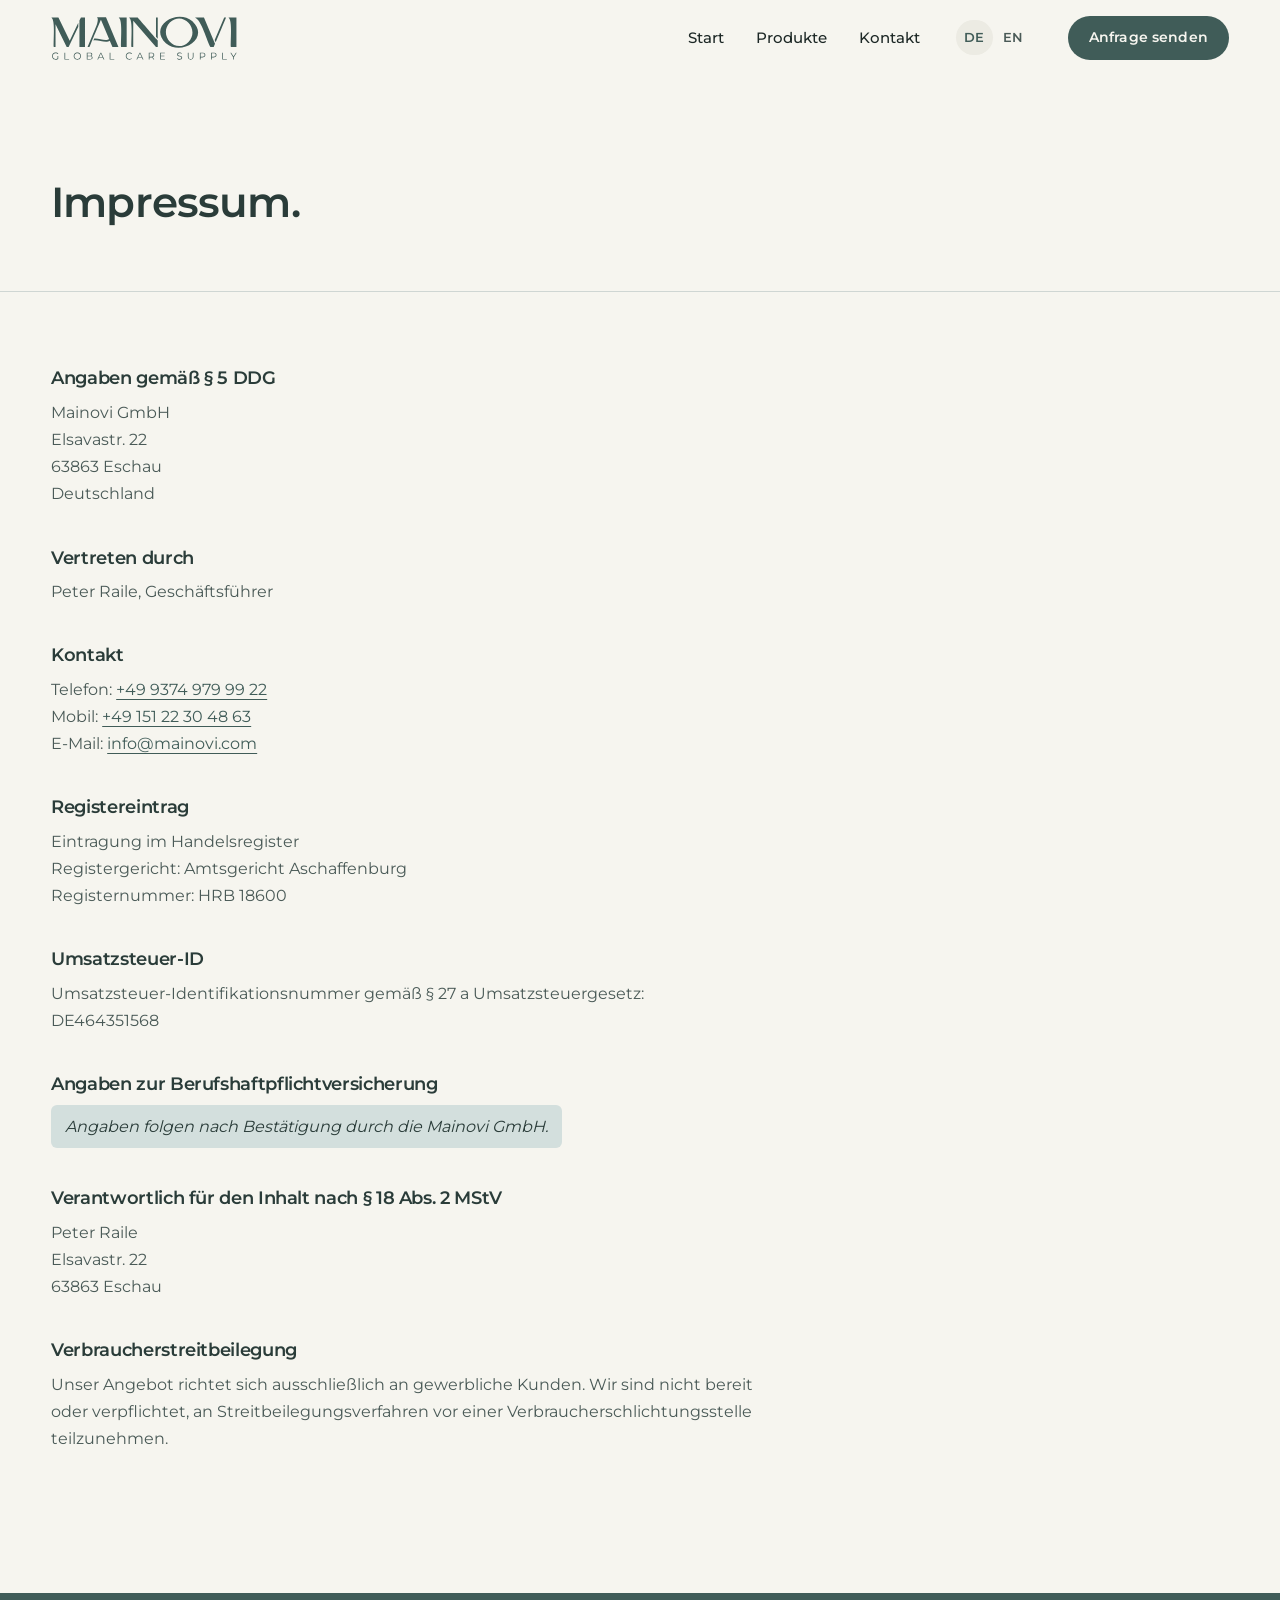
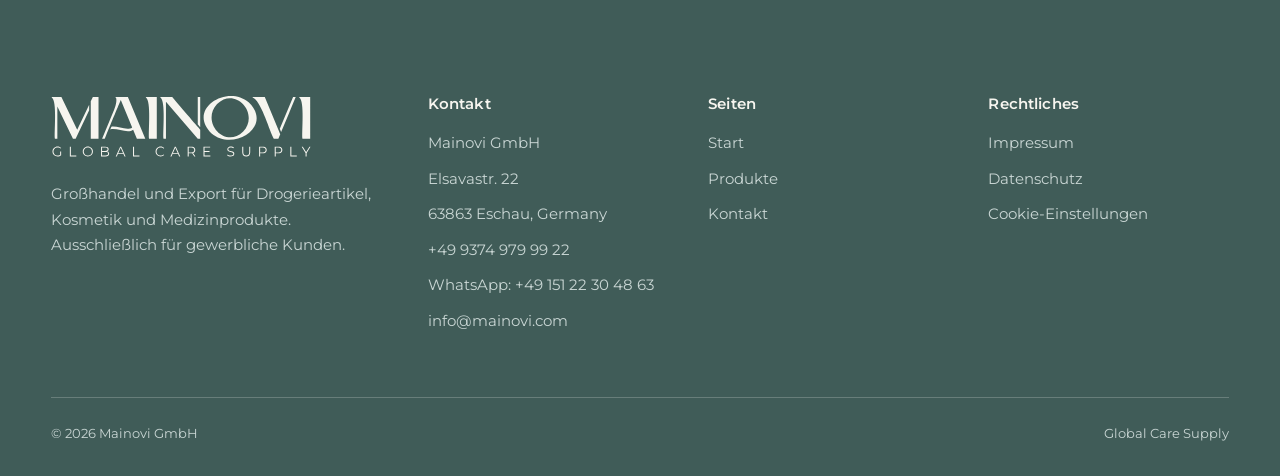
==== commit b451108c: "Export aus Navigation entfernt, CTA-Band auf Produkte hell Co-Authored-By: Claude Opus 5.5 <noreply@" ====
--- a/impressum.html
+++ b/impressum.html
@@ -9,7 +9,7 @@
   <meta name="theme-color" content="#405C58">
   <link rel="icon" href="assets/logo/mainovi-mark-granite.svg" type="image/svg+xml">
   <link rel="preload" href="assets/fonts/montserrat-latin-wght-normal.woff2" as="font" type="font/woff2" crossorigin>
-  <link rel="stylesheet" href="assets/css/style.css?v=7">
+  <link rel="stylesheet" href="assets/css/style.css?v=8">
   <script>document.documentElement.classList.replace('no-js', 'js');</script>
 </head>
 <body>
@@ -56,7 +56,6 @@
       <ul class="nav-list">
         <li><a href="index.html">Start</a></li>
         <li><a href="produkte.html">Produkte</a></li>
-        <li><a href="index.html#export">Export</a></li>
         <li><a href="kontakt.html">Kontakt</a></li>
       </ul>
       <div class="lang" aria-label="Sprache">
--- a/assets/css/style.css
+++ b/assets/css/style.css
@@ -743,10 +743,10 @@
   border: 1px solid var(--granite); border-radius: 50%;
 }
 
-.cta-band { background: var(--granite); color: var(--on-granite); padding-block: clamp(64px, 8vw, 112px); }
+.cta-band { background: var(--porcelain-shade); border-top: 1px solid var(--line); padding-block: clamp(64px, 8vw, 112px); }
 .cta-inner { display: flex; flex-wrap: wrap; align-items: center; justify-content: space-between; gap: 32px; }
-.cta-inner h2 { color: var(--porcelain); }
-.cta-inner p { color: var(--on-granite-soft); margin-top: 14px; max-width: 52ch; }
+.cta-inner h2 { color: var(--granite-ink); }
+.cta-inner p { color: var(--ink-soft); margin-top: 14px; max-width: 52ch; }
 
 .next-steps { padding-block: var(--section); }
 .next-grid { display: grid; grid-template-columns: minmax(0, 0.85fr) minmax(0, 1.15fr); gap: clamp(32px, 6vw, 104px); row-gap: 0; align-items: start; }
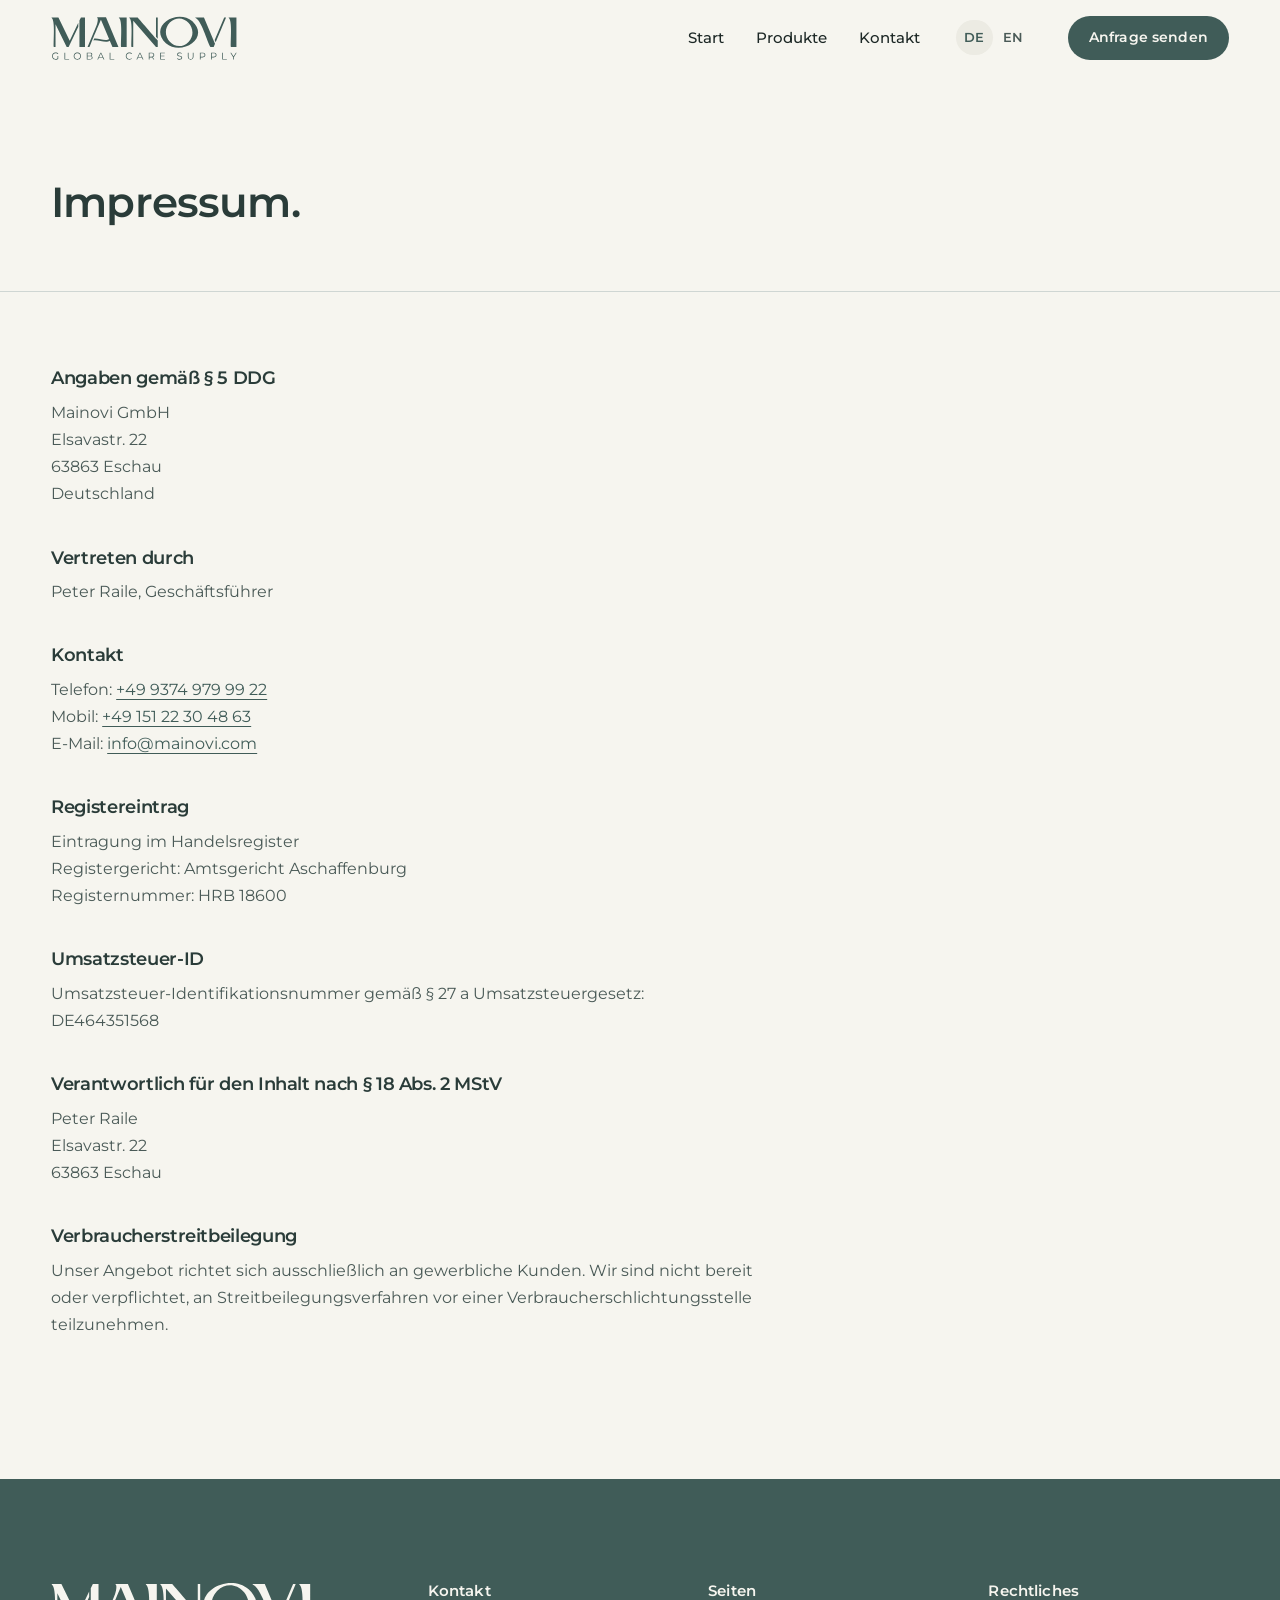
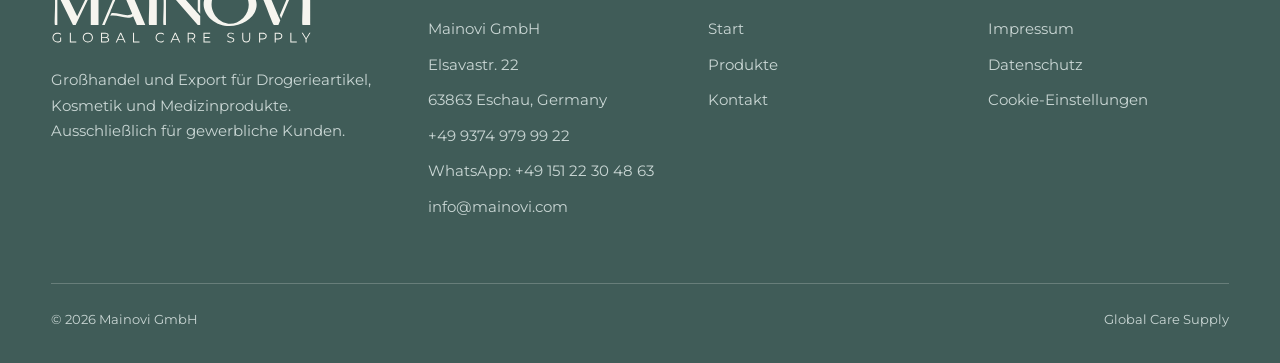
==== commit dd147ccf: "Impressum: Angaben zur Berufshaftpflicht entfernt Co-Authored-By: Claude Opus 5.5 <noreply@anthropic" ====
--- a/impressum.html
+++ b/impressum.html
@@ -92,9 +92,6 @@
       <h2>Umsatzsteuer-ID</h2>
       <p>Umsatzsteuer-Identifikationsnummer gemäß § 27 a Umsatzsteuergesetz:<br>DE464351568</p>
 
-      <h2>Angaben zur Berufshaftpflichtversicherung</h2>
-      <p class="todo-block">Angaben folgen nach Bestätigung durch die Mainovi GmbH.</p>
-
       <h2>Verantwortlich für den Inhalt nach § 18 Abs. 2 MStV</h2>
       <p>Peter Raile<br>Elsavastr. 22<br>63863 Eschau</p>
 
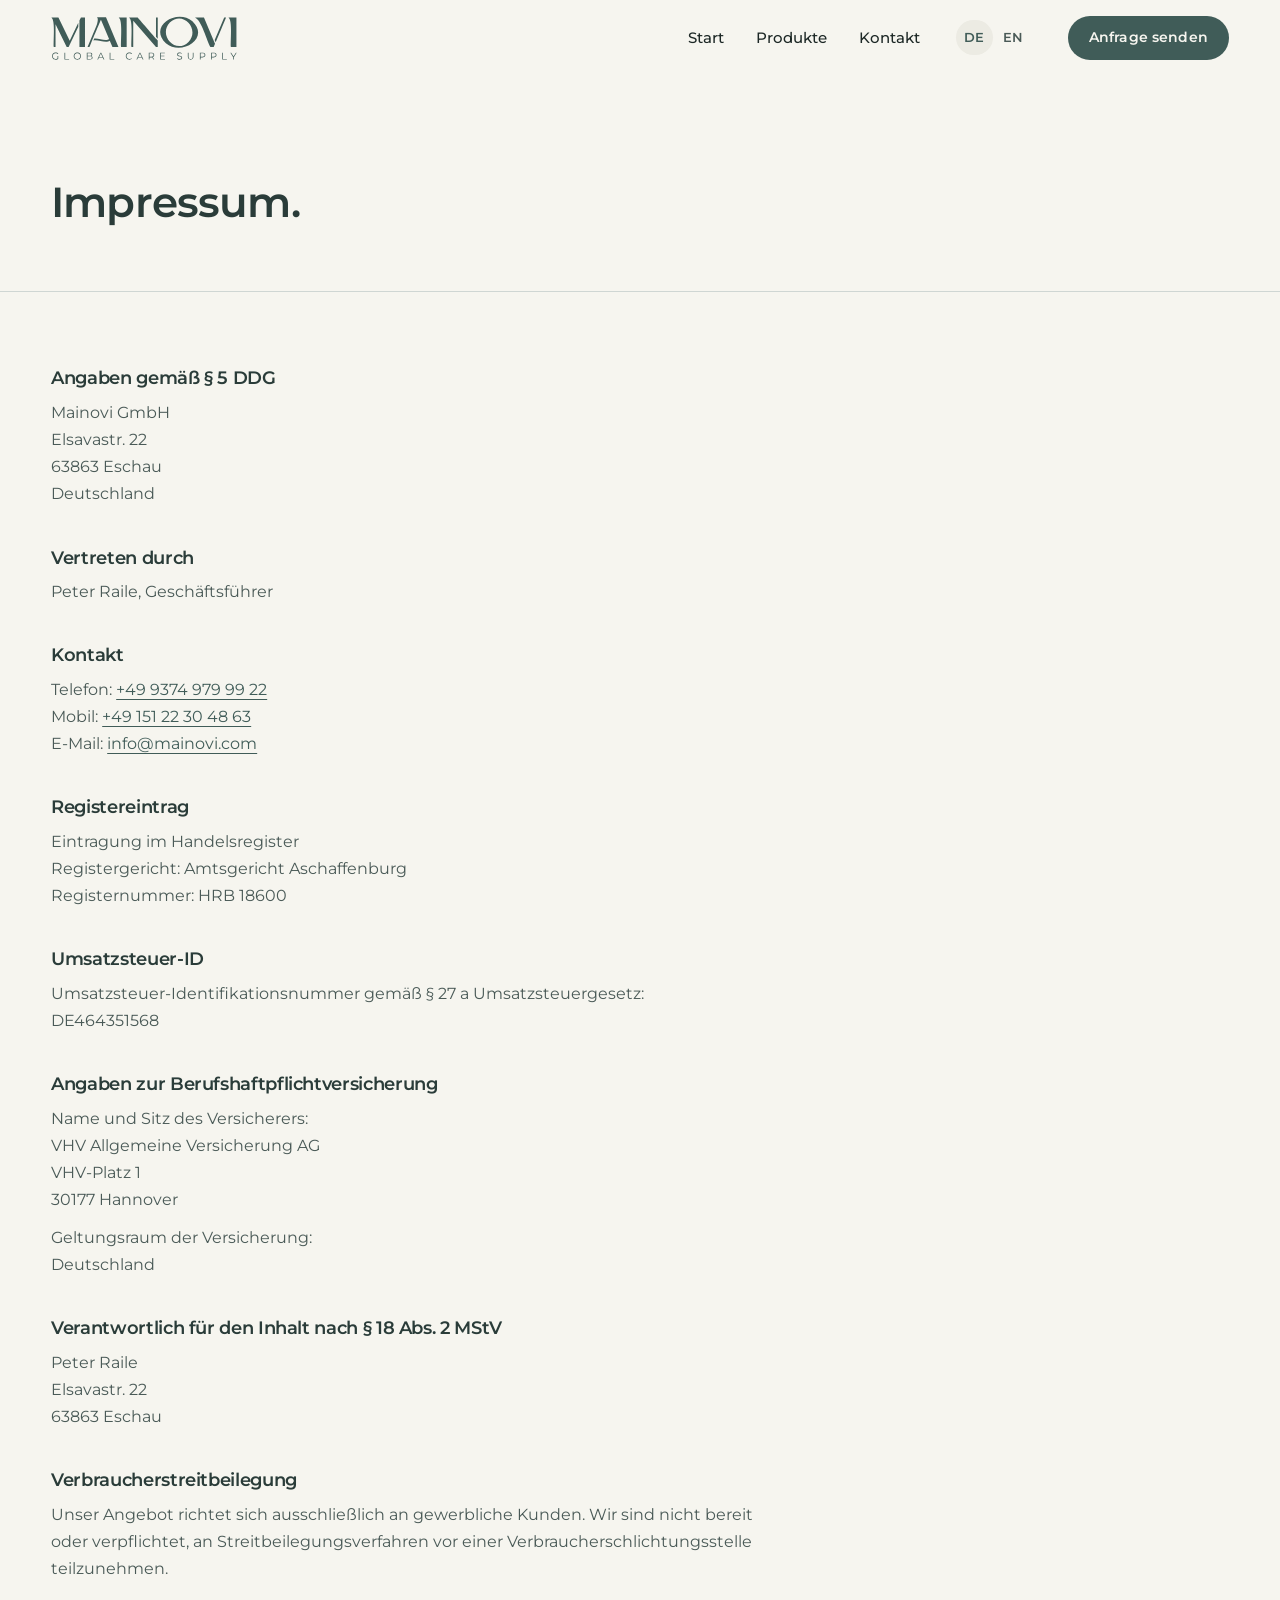
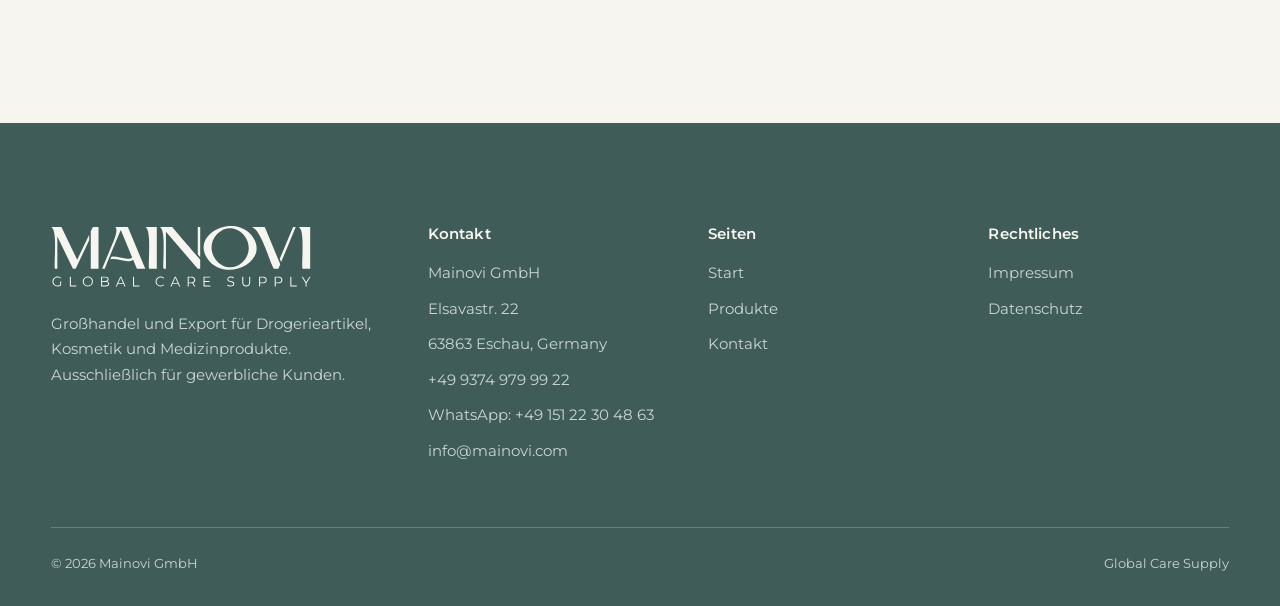
==== commit 2d7d7c85: "Englische Version, Datenschutzseite, Versicherung im Impressum, neues Medizin-Bild Co-Authored-By: C" ====
--- a/impressum.html
+++ b/impressum.html
@@ -4,12 +4,14 @@
   <meta charset="utf-8">
   <meta name="viewport" content="width=device-width, initial-scale=1">
   <title>Impressum | MAINOVI</title>
+  <link rel="alternate" hreflang="de" href="impressum.html">
+  <link rel="alternate" hreflang="en" href="en/legal-notice.html">
   <meta name="description" content="Impressum der Mainovi GmbH, Elsavastr. 22, 63863 Eschau.">
   <meta name="robots" content="noindex, nofollow">
   <meta name="theme-color" content="#405C58">
   <link rel="icon" href="assets/logo/mainovi-mark-granite.svg" type="image/svg+xml">
   <link rel="preload" href="assets/fonts/montserrat-latin-wght-normal.woff2" as="font" type="font/woff2" crossorigin>
-  <link rel="stylesheet" href="assets/css/style.css?v=8">
+  <link rel="stylesheet" href="assets/css/style.css?v=11">
   <script>document.documentElement.classList.replace('no-js', 'js');</script>
 </head>
 <body>
@@ -60,7 +62,7 @@
       </ul>
       <div class="lang" aria-label="Sprache">
         <span aria-current="true" lang="de">DE</span>
-        <a href="#" lang="en" title="Englische Version folgt" aria-disabled="true">EN</a>
+        <a href="en/legal-notice.html" lang="en" hreflang="en">EN</a>
       </div>
       <a class="btn btn--primary header-cta" href="kontakt.html#anfrage">Anfrage senden</a>
     </nav>
@@ -91,6 +93,10 @@
 
       <h2>Umsatzsteuer-ID</h2>
       <p>Umsatzsteuer-Identifikationsnummer gemäß § 27 a Umsatzsteuergesetz:<br>DE464351568</p>
+
+      <h2>Angaben zur Berufshaftpflichtversicherung</h2>
+      <p>Name und Sitz des Versicherers:<br>VHV Allgemeine Versicherung AG<br>VHV-Platz 1<br>30177 Hannover</p>
+      <p>Geltungsraum der Versicherung:<br>Deutschland</p>
 
       <h2>Verantwortlich für den Inhalt nach § 18 Abs. 2 MStV</h2>
       <p>Peter Raile<br>Elsavastr. 22<br>63863 Eschau</p>
@@ -132,8 +138,7 @@
         <h3>Rechtliches</h3>
         <ul>
           <li><a href="impressum.html">Impressum</a></li>
-          <li><a href="#">Datenschutz</a></li>
-          <li><a href="#" data-cookie-settings>Cookie-Einstellungen</a></li>
+          <li><a href="datenschutz.html">Datenschutz</a></li>
         </ul>
       </div>
     </div>
@@ -144,6 +149,6 @@
   </div>
 </footer>
 
-<script src="assets/js/main.js?v=4" defer></script>
+<script src="assets/js/main.js?v=6" defer></script>
 </body>
 </html>
--- a/assets/css/style.css
+++ b/assets/css/style.css
@@ -340,6 +340,7 @@
   font-size: 0.875rem; padding: 6px 12px; border-radius: var(--radius-pill);
   background: var(--porcelain-shade); color: var(--ink);
 }
+.brand-more { display: inline-flex; margin-top: 14px; font-size: 0.875rem; }
 .brand-list .todo-pill { background: var(--teal-soft); color: var(--granite-ink); font-style: italic; }
 @media (max-width: 900px) { .brands-grid { grid-template-columns: repeat(2, minmax(0, 1fr)); } }
 @media (max-width: 600px) { .brands-grid { grid-template-columns: minmax(0, 1fr); gap: 24px; } }
@@ -353,7 +354,7 @@
   min-height: 640px;
 }
 .volume-media { position: relative; min-height: 360px; }
-.volume-media img { position: absolute; inset: 0; width: 100%; height: 100%; object-fit: cover; object-position: 50% 60%; }
+.volume-media img { position: absolute; inset: 0; width: 100%; height: 100%; object-fit: cover; object-position: 48% 55%; }
 .volume-content {
   padding: var(--section) var(--gutter);
   padding-left: clamp(32px, 6vw, 104px);
@@ -712,25 +713,33 @@
 
 .cats { padding-block: clamp(24px, 4vw, 48px) var(--section); }
 .cat {
-  display: grid; grid-template-columns: minmax(0, 1fr) minmax(0, 1fr);
-  gap: clamp(32px, 6vw, 104px); align-items: center;
+  display: grid; gap: clamp(32px, 4vw, 56px);
   padding-block: clamp(56px, 7vw, 104px);
   border-bottom: 1px solid var(--line);
   scroll-margin-top: var(--header-h);
 }
-.cat:last-child { border-bottom: 0; }
-.cat--flip .cat-media { order: 2; }
-.cat-media { background: var(--porcelain-shade); aspect-ratio: 4 / 3; }
-.cat-media img { width: 100%; height: 100%; object-fit: contain; }
-.cat-text { display: grid; gap: 18px; align-content: start; }
-.cat-text h2 { color: var(--granite-ink); }
-.cat-text .lead { color: var(--ink-soft); max-width: 46ch; }
+.cat:last-child { border-bottom: 0; padding-bottom: 0; }
+.cat-photo { margin: 0; }
+.cat-photo img { width: 100%; height: auto; display: block; }
+.cat-body {
+  display: grid; grid-template-columns: minmax(0, 0.9fr) minmax(0, 1.1fr);
+  gap: clamp(32px, 6vw, 104px); align-items: start;
+}
+.cat-intro { display: grid; gap: 18px; align-content: start; }
+.cat-intro h2 { color: var(--granite-ink); }
+.cat-intro .lead { color: var(--ink-soft); max-width: 46ch; }
+.cat-groups { display: grid; gap: 14px; }
 .cat-sub {
   font-size: 0.8125rem; font-weight: 600; letter-spacing: 0.06em; text-transform: uppercase;
-  color: var(--ink-soft); margin-top: 10px;
+  color: var(--ink-soft);
+}
+.cat-sub .count {
+  display: inline-grid; place-items: center; min-width: 28px; height: 22px; padding: 0 8px; margin-left: 8px;
+  border-radius: var(--radius-pill); background: var(--teal-soft); color: var(--granite-ink);
+  font-size: 0.75rem; letter-spacing: 0; font-variant-numeric: tabular-nums;
 }
 .groups {
-  list-style: none; margin: -4px 0 0; padding: 0;
+  list-style: none; margin: 0; padding: 0;
   display: grid; grid-template-columns: repeat(2, minmax(0, 1fr)); column-gap: 28px;
   border-top: 1px solid var(--line);
 }
@@ -741,6 +750,29 @@
 .groups li::before {
   content: ""; position: absolute; left: 2px; top: 50%; width: 8px; height: 8px; margin-top: -4px;
   border: 1px solid var(--granite); border-radius: 50%;
+}
+
+/* Markenliste: vollständig im Dokument (SEO), optisch eingeklappt */
+.cat-brands { background: var(--porcelain-shade); padding: clamp(24px, 3vw, 40px); display: grid; gap: 18px; justify-items: start; }
+.brand-cloud { width: 100%; position: relative; }
+.brand-cloud ul {
+  list-style: none; margin: 0; padding: 0;
+  columns: 11rem; column-gap: 28px;
+  font-size: 0.9375rem; line-height: 1.5; color: var(--ink);
+}
+.brand-cloud li { break-inside: avoid; padding: 3px 0; }
+.brand-cloud.is-collapsed { max-height: 10.5rem; overflow: hidden;
+  -webkit-mask-image: linear-gradient(to bottom, #000 55%, transparent);
+          mask-image: linear-gradient(to bottom, #000 55%, transparent); }
+.more-toggle {
+  display: inline-flex; align-items: center; min-height: 44px; padding: 0 20px;
+  border: 1px solid var(--granite); border-radius: var(--radius-pill); background: transparent;
+  color: var(--granite); font: inherit; font-size: 0.875rem; font-weight: 600; cursor: pointer;
+  transition: background-color 200ms ease, color 200ms ease, transform 160ms var(--ease-out);
+}
+.more-toggle:active { transform: scale(0.97); }
+@media (hover: hover) and (pointer: fine) {
+  .more-toggle:hover { background: var(--granite); color: var(--porcelain); }
 }
 
 .cta-band { background: var(--porcelain-shade); border-top: 1px solid var(--line); padding-block: clamp(64px, 8vw, 112px); }
@@ -776,15 +808,26 @@
   .page-hero--image > .wrap { padding-inline: 0; }
   .page-hero-media { position: relative; inset: auto; z-index: auto; aspect-ratio: 4 / 3; overflow: hidden; }
   .page-hero-panel { max-width: none; padding: 28px var(--gutter) 40px; }
-  .cat { grid-template-columns: minmax(0, 1fr); gap: 28px; }
-  .cat--flip .cat-media { order: 0; }
+  .cat-body { grid-template-columns: minmax(0, 1fr); gap: 28px; }
   .next-grid { grid-template-columns: minmax(0, 1fr); row-gap: 28px; }
   .next-grid h2 { grid-row: auto; }
 }
 @media (max-width: 600px) {
   .groups { grid-template-columns: minmax(0, 1fr); }
+  .brand-cloud ul { columns: 2; column-gap: 16px; font-size: 0.875rem; }
+  .cat-brands { padding: 20px; }
   .cta-inner .btn { width: 100%; }
 }
 @media (hover: hover) and (pointer: fine) {
   .cat-nav a:hover { background: var(--granite); border-color: var(--granite); color: var(--porcelain); }
 }
+
+/* Produkt-Sets vom Kunden (freigestellt, eigene Flächen im Bild): Bühne folgt dem Bildformat */
+.range-stage { aspect-ratio: 2000 / 950; background: transparent; }
+.range-stage img { object-fit: contain; }
+.range-thumb { aspect-ratio: 2000 / 950; background: transparent; }
+.range-thumb img { object-fit: contain; }
+.export-media img { object-position: 62% 50%; }
+
+/* Lange Komposita (z. B. „Datenschutzerklärung“) auf schmalen Screens umbrechen */
+h1, h2 { hyphens: auto; -webkit-hyphens: auto; overflow-wrap: break-word; }
